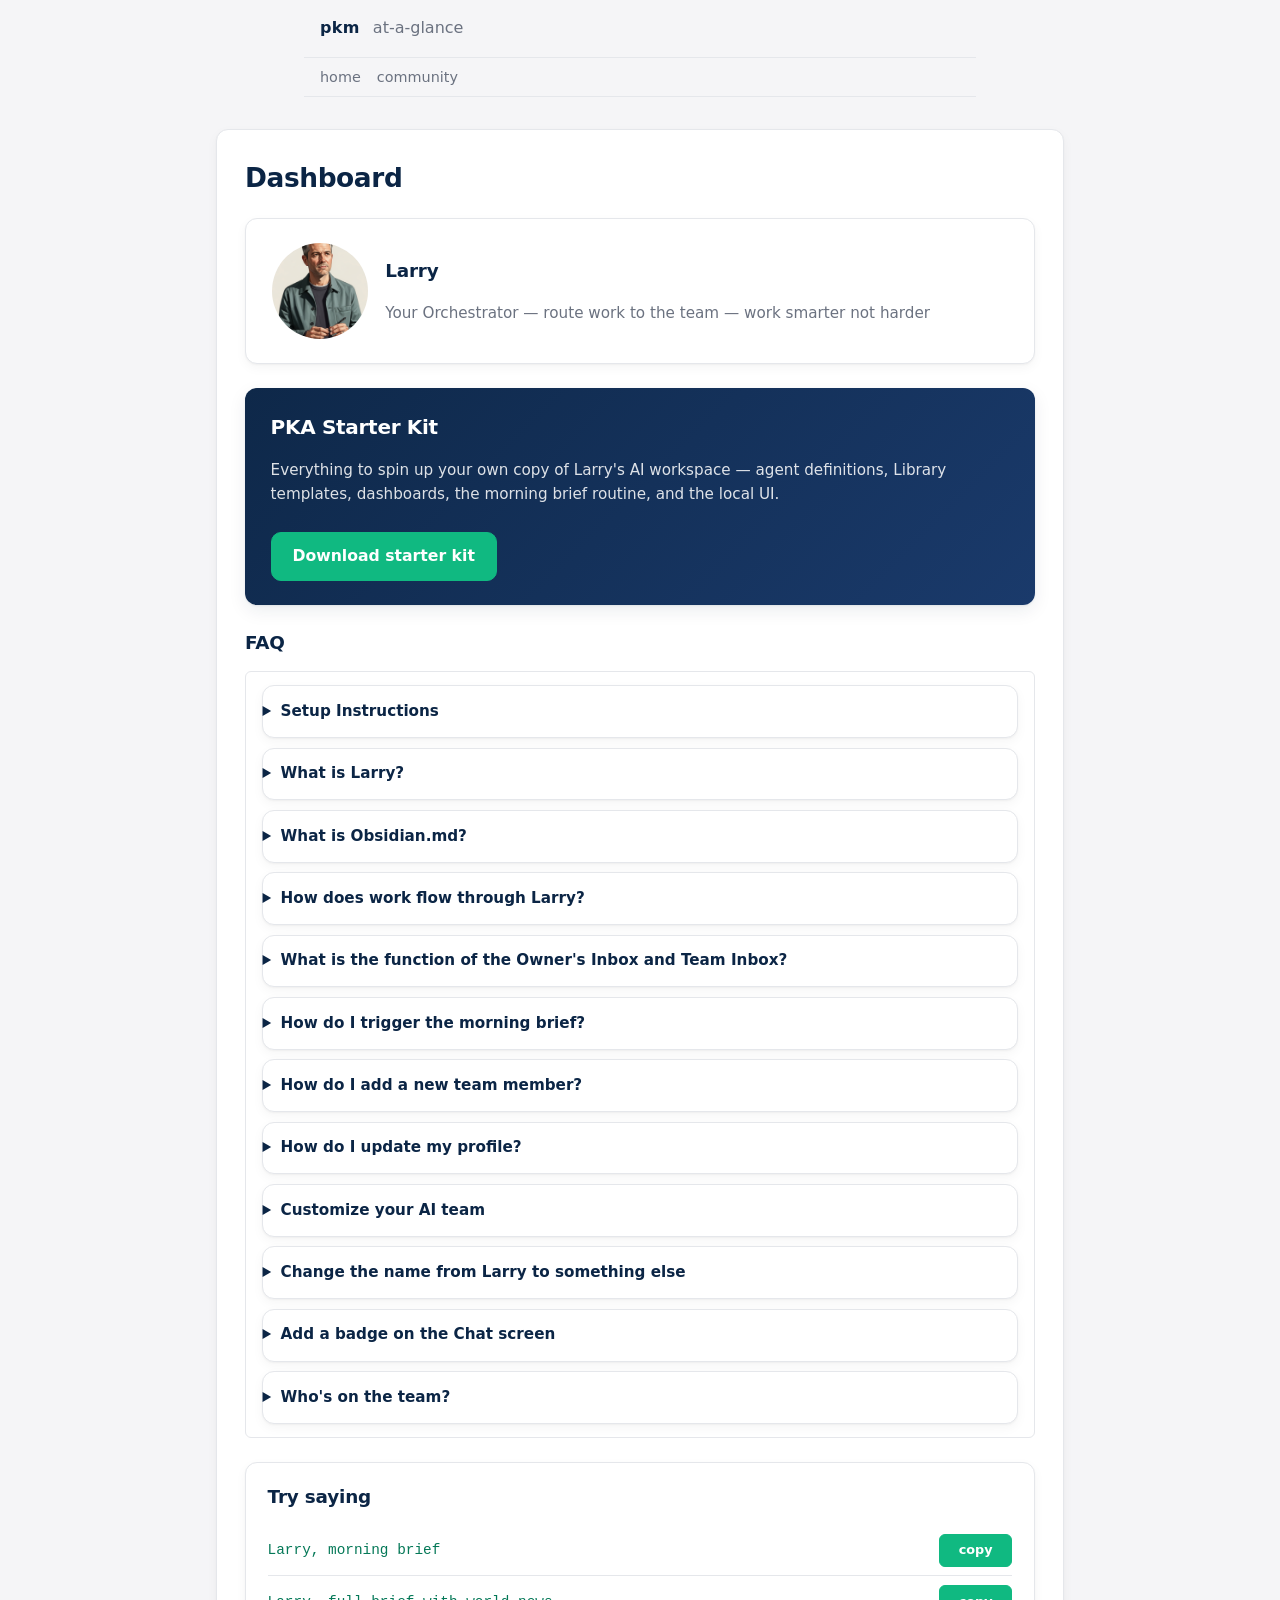
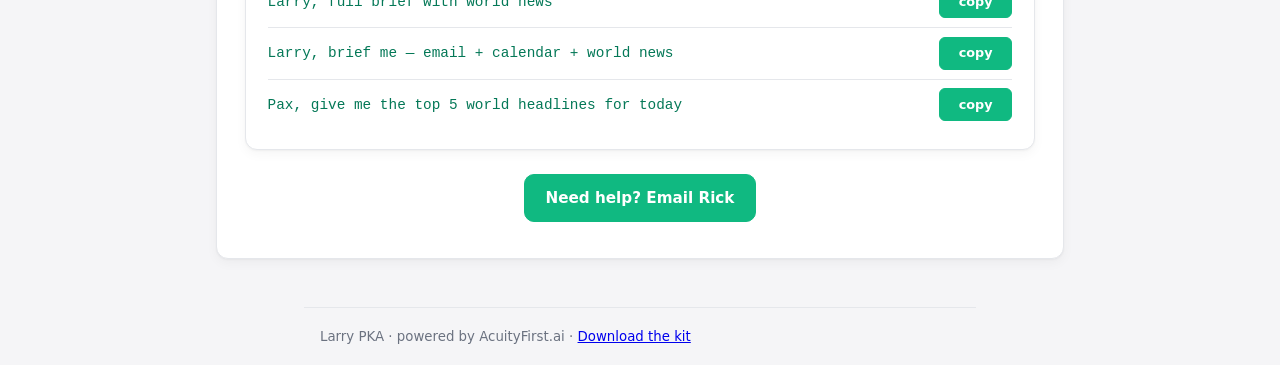
==== index.html @ d748dd84 "Initial public mirror — Larry PKA Community Hub Built from the private PKA workspace via build_stati" ====
<!DOCTYPE html>
<html lang="en">
<head>
  <meta charset="utf-8" />
  <meta name="viewport" content="width=device-width, initial-scale=1" />
  <meta name="robots" content="noindex, nofollow" />
  <title>dashboard &mdash; pkm</title>
  <link rel="stylesheet" href="./static/style.css" />
  <script src="./static/tag-input.js" defer></script>
  <script src="./static/keyboard.js" defer></script>
  <script src="./static/copy-to-clipboard.js" defer></script>
  
  <link rel="stylesheet" href="./static/community-light.css" />
</head>
<body class="theme-community-light">
  <header class="site-header">
    <span class="brand">pkm</span>
    <span class="subtitle">at-a-glance</span>
  </header>
  <nav class="site-nav" aria-label="primary">
    <a href="./index.html">home</a>
    <a href="./community/tracker-soon.html">community</a>
  </nav>
  <main>
    
<section class="panel">
  <h1>Dashboard</h1>

  
  <section class="dash-section dash-hero">
    <img class="dash-hero__portrait"
         src="./static/portraits/larry.png"
         alt="Larry"
         width="96" height="96" />
    <div class="dash-hero__text">
      <h2 class="dash-hero__name">Larry</h2>
      <p class="dash-hero__role">Your Orchestrator &mdash; route work to the team &mdash; work smarter not harder</p>
    </div>
  </section>

  
  <section class="dash-section">
    <div class="dash-launch-kit">
      <h2 class="dash-launch-kit__title">PKA Starter Kit</h2>
      <p class="dash-launch-kit__body">Everything to spin up your own copy of Larry's AI workspace &mdash; agent definitions, Library templates, dashboards, the morning brief routine, and the local UI.</p>
      <a class="cta"
         href="https://github.com/rickkam503/larry-pka-starter"
         target="_blank"
         rel="noopener noreferrer">Download starter kit</a>
    </div>
  </section>

  
  <section class="dash-section">
    <h2>FAQ</h2>
    <div class="dash-faq">
      <details class="dash-faq-item">
        <summary>Setup Instructions</summary>
        <div class="dash-faq-body">
          <p>See <code>docs/getting-started.md</code>. For more information on installing Larry:</p>
          <ol class="dash-faq-steps">
            <li>Select "download" for the installation files from GitHub. You will see green "Code" button that creates a zip file of the Larry OS Starter Kit that downloads to your laptop.</li>
            <li>Install <code>Obsidian.md</code> on your Laptop. It is a free app.</li>
            <li>Signup and use Claude Cowork to install Larry OS. Tell Claude to use the provided <code>Larry-pka-plugin</code> that automatically installs the package.</li>
            <li>The starter kit will add a file folder to your desktop which will become the knowledge and intelligence folder for Larry.</li>
            <li>Start using Larry (FYI. you can rename Larry to something you relate to)</li>
          </ol>
        </div>
      </details>
      <details class="dash-faq-item">
        <summary>What is Larry?</summary>
        <div class="dash-faq-body">
          <p>Your AI orchestrator. He routes work to a team of specialists (Nolan, Pax, Mira, Cleo, Theo, Wren, Knox, Felix, Hank, Sloane, Nell). He never does the work himself.</p>
        </div>
      </details>
      <details class="dash-faq-item">
        <summary>What is Obsidian.md?</summary>
        <div class="dash-faq-body">
          <p><code>Obsidian.md</code> becomes the "operational brain" and long-term memory layer for your PKA Larry starter kit.</p>
          <p>In your ecosystem, Larry is essentially the orchestrator / personality layer, while Obsidian acts as:</p>
          <ul>
            <li>the knowledge vault</li>
            <li>memory system</li>
            <li>document repository</li>
            <li>relationship graph</li>
            <li>operational workspace</li>
            <li>AI context engine</li>
          </ul>
        </div>
      </details>
      <details class="dash-faq-item">
        <summary>How does work flow through Larry?</summary>
        <div class="dash-faq-body">
          <p>Every request flows through Larry. He routes, the team executes, he synthesizes the result back to you.</p>
          <ol class="dash-faq-flow" aria-label="Larry workflow">
            <li>Owner Human</li>
            <li>Owner Inbox</li>
            <li>Larry Reviews / Categorizes</li>
            <li>Assigns to Appropriate Agent</li>
            <li>Agent Produces Output</li>
            <li>Team Inbox</li>
            <li>Larry Reviews + Synthesizes</li>
            <li>Final Recommendation to Owner</li>
          </ol>
        </div>
      </details>
      <details class="dash-faq-item">
        <summary>What is the function of the Owner's Inbox and Team Inbox?</summary>
        <div class="dash-faq-body">
          <h4>Function of the Team Inbox</h4>
          <p>The Team Inbox is the primary intake location from the human owner.</p>
          <p>This is where the owner drops:</p>
          <ul>
            <li>PDFs</li>
            <li>screenshots</li>
            <li>contracts</li>
            <li>voice memos</li>
            <li>meeting notes</li>
            <li>financial exports</li>
            <li>ideas</li>
            <li>emails</li>
            <li>handwritten scans</li>
            <li>research</li>
            <li>operational requests</li>
          </ul>
          <p>Think of it as: <em>&ldquo;Tasks and information waiting for Larry.&rdquo;</em></p>
          <p>Larry monitors this inbox and:</p>
          <ul>
            <li>interprets intent</li>
            <li>routes work</li>
            <li>extracts context</li>
            <li>creates tasks</li>
            <li>triggers workflows</li>
            <li>archives completed items</li>
          </ul>

          <h4>Function of the Owner's Inbox</h4>
          <p>The Owner's Inbox is the shared outbound collaboration space used by AI agents and operational workflows.</p>
          <p>This is where agents place:</p>
          <ul>
            <li>completed drafts</li>
            <li>reports</li>
            <li>summaries</li>
            <li>strategy recommendations</li>
            <li>generated assets</li>
            <li>workflows</li>
            <li>spreadsheets</li>
            <li>meeting summaries</li>
            <li>action plans</li>
          </ul>
          <p>Think of it as: <em>&ldquo;Output ready for Larry and the human owner.&rdquo;</em></p>
          <p>Larry can:</p>
          <ul>
            <li>review outputs</li>
            <li>synthesize multiple agent contributions</li>
            <li>prioritize next actions</li>
            <li>escalate important decisions</li>
            <li>package final deliverables</li>
          </ul>

          <h4>Finder Integration Tip (Very Important)</h4>
          <p>A powerful optimization is to pin both inbox folders directly into the macOS Finder sidebar.</p>
          <p><strong>Recommended pinned folders:</strong></p>
          <ul>
            <li>Owner Inbox</li>
            <li>Team Inbox</li>
            <li>Obsidian Vault</li>
            <li>Active Projects</li>
            <li>Archive</li>
          </ul>
          <p>This makes the workflow frictionless. Instead of:</p>
          <ul>
            <li>searching through folders</li>
            <li>opening apps repeatedly</li>
            <li>dragging across windows</li>
          </ul>
          <p>You can simply:</p>
          <ul>
            <li>drag files directly into the Team Inbox for Larry to process</li>
            <li>drop completed outputs into the Owner's Inbox</li>
            <li>quickly review AI-generated deliverables</li>
            <li>move finalized files into project folders</li>
          </ul>
          <p>This turns Finder into a lightweight operational command center.</p>
        </div>
      </details>
      <details class="dash-faq-item">
        <summary>How do I trigger the morning brief?</summary>
        <div class="dash-faq-body">
          <p>Say <code>Larry, morning brief</code> or <code>Larry, full brief with world news</code>. Use the Try saying card above to copy the exact phrasing.</p>
        </div>
      </details>
      <details class="dash-faq-item">
        <summary>How do I add a new team member?</summary>
        <div class="dash-faq-body">
          <p>Larry will automatically add new team members based on the work the human needs done.</p>
        </div>
      </details>
      <details class="dash-faq-item">
        <summary>How do I update my profile?</summary>
        <div class="dash-faq-body">
          <p>Say <code>Larry, update my profile</code>. He'll rewrite <code>Library/user-profile.md</code> based on your answers.</p>
        </div>
      </details>
      <details class="dash-faq-item">
        <summary>Customize your AI team</summary>
        <div class="dash-faq-body">
          <p>You can delete AI team members if you don't need them. Ask Larry to remove them from the team and hire members who better fit your situation.</p>
        </div>
      </details>
      <details class="dash-faq-item">
        <summary>Change the name from Larry to something else</summary>
        <div class="dash-faq-body">
          <p>You can change the name of your AI orchestrator by asking Larry to help you with that change. Pick a name that represents someone you want to have as your executive assistant.</p>
        </div>
      </details>
      <details class="dash-faq-item">
        <summary>Add a badge on the Chat screen</summary>
        <div class="dash-faq-body">
          <p>You can tell Larry to add a badge to the chat screen so you know Larry is working with you.</p>
        </div>
      </details>
      <details class="dash-faq-item">
        <summary>Who's on the team?</summary>
        <div class="dash-faq-body">
          <ul class="dash-faq-team-list">
            <li><strong>Nolan</strong> &mdash; HR Manager. Hires new AI teammates. Ask for: a new specialist or a role-file rewrite.</li>
            <li><strong>Pax</strong> &mdash; Senior Researcher. Evidence-based briefs with sources. Ask for: outside research, role scoping, or news headlines.</li>
            <li><strong>Mira</strong> &mdash; PKM Database Architect. Owns the SQLite store. Ask for: schema, FTS5/search, migrations, backups.</li>
            <li><strong>Cleo</strong> &mdash; CLI Engineer. Owns the <code>pkm</code> command. Ask for: new subcommands, exit codes, JSON output.</li>
            <li><strong>Theo</strong> &mdash; Local-First App Engineer. This web UI. Ask for: browse views, capture forms, search rendering.</li>
            <li><strong>Wren</strong> &mdash; PKM Librarian. Rulebook + tag vocabulary. Ask for: where a file goes, naming, tag taxonomy.</li>
            <li><strong>Knox</strong> &mdash; Startup Counsel. C-corp, contracts, IP, devil's advocate. Ask for: legal triage or a Steelman-Against memo.</li>
            <li><strong>Felix</strong> &mdash; SaaS CPA. Tax, QSBS, ASC 606, bookkeeping. Ask for: tax memos, &sect;1202 calls, monthly close hygiene.</li>
            <li><strong>Hank</strong> &mdash; Strategic Advisor. Sharp questions, not answers. Ask for: Pre-Decision memos, competitive reads, premortems.</li>
            <li><strong>Sloane</strong> &mdash; Pursuit Advisor. Outbound sales strategy and craft. Ask for: account briefs, outbound sequences, pipeline review.</li>
            <li><strong>Nell</strong> &mdash; House Comic. Topical jokes, monologues, callbacks. Ask for: a one-liner, a monologue, or a Friday wrap.</li>
          </ul>
        </div>
      </details>
    </div>
  </section>

  
  <section class="dash-section dash-try-saying" aria-labelledby="dash-try-heading">
    <h2 id="dash-try-heading">Try saying</h2>
    <div class="dash-try-row">
      <code>Larry, morning brief</code>
      <button type="button" class="dash-try-copy" data-copy="Larry, morning brief">copy</button>
    </div>
    <div class="dash-try-row">
      <code>Larry, full brief with world news</code>
      <button type="button" class="dash-try-copy" data-copy="Larry, full brief with world news">copy</button>
    </div>
    <div class="dash-try-row">
      <code>Larry, brief me &mdash; email + calendar + world news</code>
      <button type="button" class="dash-try-copy" data-copy="Larry, brief me — email + calendar + world news">copy</button>
    </div>
    <div class="dash-try-row">
      <code>Pax, give me the top 5 world headlines for today</code>
      <button type="button" class="dash-try-copy" data-copy="Pax, give me the top 5 world headlines for today">copy</button>
    </div>
  </section>

  
  <section class="dash-section dash-help-cta">
    <a class="cta dash-help-cta-btn"
       href="mailto:rkam2082@gmail.com?subject=Larry%20PKA%3A%20I%20need%20assistance&body=Hi%20Rick%2C%0A%0A">
      Need help? Email Rick
    </a>
  </section>

</section>

  </main>
  <footer class="site-footer">
    
    
    <small>Larry PKA &middot; powered by AcuityFirst.ai &middot; <a href="https://github.com/rickkam503/larry-pka-starter">Download the kit</a></small>
    
  </footer>
</body>
</html>
---- static/style.css ----
:root {
  --fg: #1a1a1a;
  --fg-muted: #666;
  --bg: #fafafa;
  --rule: #e0e0e0;
  --accent: #2a2a2a;
  --max-width: 42rem;
}

@media (prefers-color-scheme: dark) {
  :root {
    --fg: #e8e8e8;
    --fg-muted: #999;
    --bg: #1a1a1a;
    --rule: #333;
    --accent: #f0f0f0;
  }
}

* { box-sizing: border-box; }

html, body {
  margin: 0;
  padding: 0;
  background: var(--bg);
  color: var(--fg);
  font-family: -apple-system, BlinkMacSystemFont, "Segoe UI", system-ui, sans-serif;
  font-size: 16px;
  line-height: 1.55;
}

body { display: flex; flex-direction: column; min-height: 100vh; }

main { flex: 1; max-width: var(--max-width); margin: 0 auto; padding: 1.5rem 1rem; width: 100%; }

.site-header, .site-footer {
  max-width: var(--max-width);
  margin: 0 auto;
  padding: 1rem;
  width: 100%;
  border-bottom: 1px solid var(--rule);
}
.site-footer { border-bottom: 0; border-top: 1px solid var(--rule); color: var(--fg-muted); }
.site-header .brand { font-weight: 600; letter-spacing: 0.02em; }
.site-header .subtitle { color: var(--fg-muted); margin-left: 0.5rem; }

.site-nav {
  max-width: var(--max-width);
  margin: 0 auto;
  padding: 0.5rem 1rem;
  width: 100%;
  border-bottom: 1px solid var(--rule);
  display: flex;
  gap: 1rem;
  font-size: 0.9rem;
}
.site-nav a { color: var(--fg-muted); text-decoration: none; }
.site-nav a:hover, .site-nav a:focus { color: var(--accent); text-decoration: underline; }
.site-nav a[aria-current="page"] { color: var(--accent); font-weight: 500; }

.notice {
  border: 1px dashed var(--rule);
  padding: 1rem;
  border-radius: 4px;
  color: var(--fg-muted);
}
.notice h2 { margin: 0 0 0.5rem; font-size: 1rem; color: var(--accent); }
.notice code { font-family: ui-monospace, SFMono-Regular, Menlo, monospace; }

.backlinks { margin-top: 2rem; padding-top: 1rem; border-top: 1px solid var(--rule); }
.backlinks h2 { font-size: 1rem; font-weight: 500; margin: 0 0 0.5rem; color: var(--accent); }
.backlinks ul { list-style: none; padding: 0; margin: 0; }
.backlinks li { padding: 0.25rem 0; font-size: 0.9rem; color: var(--fg-muted); }

h1 { font-size: 1.25rem; font-weight: 600; margin: 0 0 1rem; }

.panel { padding: 0.5rem 0 2rem; }

.journal-list { list-style: none; padding: 0; margin: 0; }
.journal-row { padding: 1rem 0; border-bottom: 1px solid var(--rule); }
.journal-row__header { display: flex; gap: 0.75rem; align-items: baseline; color: var(--fg-muted); font-size: 0.9rem; }
.journal-row__header time { color: var(--accent); font-weight: 500; }
.journal-row .body { margin: 0.4rem 0; white-space: pre-wrap; }
.journal-row__footer { color: var(--fg-muted); font-size: 0.8rem; }

.empty-state { color: var(--fg-muted); padding: 0.5rem 0; }
.empty-state .rule { color: var(--rule); margin: 0 0 0.5rem; font-family: ui-monospace, SFMono-Regular, Menlo, monospace; }
.empty-state code { font-family: ui-monospace, SFMono-Regular, Menlo, monospace; background: transparent; }

/* ---- Generic entity list (contacts, interactions, due) ---- */
.panel__header { display: flex; align-items: baseline; justify-content: space-between; gap: 1rem; margin-bottom: 0.75rem; }
.panel__header h1 { margin: 0; }
.muted { color: var(--fg-muted); }
.cta {
  display: inline-block; padding: 0.35rem 0.75rem; border: 1px solid var(--accent);
  border-radius: 4px; color: var(--accent); text-decoration: none; font-size: 0.9rem;
  background: transparent; cursor: pointer;
}
.cta:hover, .cta:focus { background: var(--accent); color: var(--bg); }
.link-button { color: var(--fg-muted); text-decoration: underline; font-size: 0.9rem; }

.entity-list { list-style: none; padding: 0; margin: 0; }
.entity-row { padding: 0.85rem 0; border-bottom: 1px solid var(--rule); }
.entity-row__header { display: flex; gap: 0.5rem; align-items: baseline; flex-wrap: wrap; }
.entity-row__title { font-weight: 500; color: var(--accent); text-decoration: none; }
.entity-row__title:hover, .entity-row__title:focus { text-decoration: underline; }
.entity-row .body { margin: 0.4rem 0; white-space: pre-wrap; }
.entity-row__footer { color: var(--fg-muted); font-size: 0.8rem; }

.entity-row--due { background: transparent; }
.entity-row--overdue .badge--followup {
  background: #fff5f5; color: #a23232; border-color: #f1c1c1;
}
@media (prefers-color-scheme: dark) {
  .entity-row--overdue .badge--followup { background: #3a1a1a; color: #ffb1b1; border-color: #5a2424; }
}

.badge {
  display: inline-block; font-size: 0.75rem; padding: 0.1rem 0.4rem;
  border: 1px solid var(--rule); border-radius: 999px; color: var(--fg-muted);
}
.badge--followup { color: var(--accent); }

/* ---- Detail kv ---- */
.kv { display: grid; grid-template-columns: max-content 1fr; gap: 0.4rem 1rem; margin: 0.5rem 0 1.5rem; }
.kv dt { color: var(--fg-muted); font-size: 0.85rem; }
.kv dd { margin: 0; color: var(--fg); }
.kv dd.body { white-space: pre-wrap; }

/* ---- Forms ---- */
.entity-form label { display: block; margin: 0.85rem 0; }
.entity-form label > span { display: block; font-size: 0.85rem; color: var(--fg-muted); margin-bottom: 0.25rem; }
.entity-form label > span em { color: #a23232; font-style: normal; }
.entity-form input[type="text"],
.entity-form input[type="number"],
.entity-form input[type="date"],
.entity-form input[type="datetime-local"],
.entity-form select,
.entity-form textarea {
  width: 100%; padding: 0.5rem; font: inherit; color: var(--fg);
  background: var(--bg); border: 1px solid var(--rule); border-radius: 4px;
}
.entity-form textarea { resize: vertical; }
.entity-form .form-row { display: flex; gap: 0.75rem; }
.entity-form .form-row > label { flex: 1; }
.entity-form .form-actions { display: flex; gap: 0.75rem; align-items: center; margin-top: 1.25rem; }
.entity-form .kbd-hint { margin-left: auto; }
.error-box {
  border: 1px solid #c89a9a; background: #fff5f5; color: #6a1a1a;
  padding: 0.75rem; border-radius: 4px; margin: 0.5rem 0 1rem;
}
.error-box ul { margin: 0.25rem 0 0 1rem; padding: 0; }
@media (prefers-color-scheme: dark) {
  .error-box { background: #2a1a1a; color: #ffb1b1; border-color: #5a2424; }
}

/* ---- Tag input (Wren Pattern 2) ---- */
.tag-input-wrap { position: relative; }
.tag-input { display: flex; flex-wrap: wrap; gap: 0.4rem; padding: 0.4rem; border: 1px solid var(--rule); border-radius: 4px; align-items: center; }
.tag-chips { list-style: none; padding: 0; margin: 0; display: contents; }
.tag-chip {
  display: inline-flex; align-items: center; gap: 0.25rem;
  background: var(--rule); color: var(--accent); border-radius: 999px;
  padding: 0.1rem 0.5rem; font-size: 0.85rem;
}
.tag-chip__remove {
  background: transparent; border: 0; color: var(--fg-muted); cursor: pointer;
  font-size: 1rem; line-height: 1; padding: 0 0 0 0.1rem;
}
.tag-chip__remove:hover { color: var(--accent); }
/* Read-only variant on detail views: same chip look, no entry/remove
   affordances. The wrapping <ul> needs to be a real flex container here
   (no parent flex like the input wrapper provides), so we override the
   `display: contents` from the editable variant. */
.tag-chips--readonly { display: flex; flex-wrap: wrap; gap: 0.35rem; }
.tag-chip--readonly { cursor: default; }
.tag-input__entry { flex: 1; min-width: 8rem; border: 0; padding: 0.25rem; background: transparent; color: var(--fg); font: inherit; outline: none; }
.tag-input__suggestions {
  position: absolute; left: 0; right: 0; top: 100%; z-index: 5;
  list-style: none; margin: 0.25rem 0 0; padding: 0.25rem 0;
  background: var(--bg); border: 1px solid var(--rule); border-radius: 4px;
  max-height: 12rem; overflow-y: auto;
}
.tag-suggestion { padding: 0.35rem 0.75rem; cursor: pointer; font-size: 0.9rem; }
.tag-suggestion:hover, .tag-suggestion.is-highlighted { background: var(--rule); color: var(--accent); }
.tag-suggestion--create { color: var(--fg-muted); border-top: 1px dashed var(--rule); font-style: italic; }
.tag-suggestion--create:hover, .tag-suggestion--create.is-highlighted { color: var(--accent); font-style: normal; }

/* ---- Blocked-notice fix-command code block ---- */
/* Round 4: when the blocked notice ships a copy-paste fix command (e.g.
   the v2 schema-promote sqlite3 call), render it as a real code block
   so Rick can triple-click to select the whole line. */
.fix-command {
  background: var(--rule);
  color: var(--accent);
  padding: 0.6rem 0.75rem;
  border-radius: 4px;
  font-family: ui-monospace, SFMono-Regular, Menlo, monospace;
  font-size: 0.85rem;
  overflow-x: auto;
  white-space: pre-wrap;
  word-break: break-all;
  margin: 0.5rem 0 0.75rem;
}
.fix-command code { background: transparent; padding: 0; }

/* ---- Dashboard (Round 4) ---- */
/* Stat cards row: 4 equal-width tiles linking into the deeper view. */
.dash-stats {
  display: grid;
  grid-template-columns: repeat(4, 1fr);
  gap: 0.6rem;
  margin: 0 0 1.5rem;
}
@media (max-width: 36rem) {
  .dash-stats { grid-template-columns: repeat(2, 1fr); }
}
.dash-stat {
  display: flex;
  flex-direction: column;
  gap: 0.2rem;
  padding: 0.85rem 0.75rem;
  border: 1px solid var(--rule);
  border-radius: 6px;
  text-decoration: none;
  color: var(--fg);
  background: transparent;
}
.dash-stat:hover, .dash-stat:focus {
  border-color: var(--accent);
  background: var(--rule);
}
.dash-stat__label { font-size: 0.8rem; color: var(--fg-muted); }
.dash-stat__value { font-size: 1.5rem; font-weight: 600; color: var(--accent); line-height: 1.1; }
.dash-stat__badge {
  display: inline-block;
  font-size: 0.7rem;
  padding: 0.05rem 0.4rem;
  border: 1px solid var(--rule);
  border-radius: 999px;
  color: var(--fg-muted);
  margin-top: 0.15rem;
}

/* Recent-activity row(s): either one feed or three side-by-side stacks. */
.dash-section { margin: 0 0 1.5rem; }
.dash-section h2 { font-size: 0.95rem; font-weight: 500; color: var(--accent); margin: 0 0 0.5rem; }
.dash-feed { list-style: none; padding: 0; margin: 0; }
.dash-feed-row { padding: 0.55rem 0; border-bottom: 1px solid var(--rule); display: flex; gap: 0.6rem; align-items: baseline; font-size: 0.9rem; }
.dash-feed-row__kind { font-size: 0.75rem; color: var(--fg-muted); text-transform: uppercase; letter-spacing: 0.04em; min-width: 5rem; }
.dash-feed-row__title { color: var(--accent); text-decoration: none; flex: 1; }
.dash-feed-row__title:hover, .dash-feed-row__title:focus { text-decoration: underline; }
.dash-feed-row__when { color: var(--fg-muted); font-size: 0.8rem; white-space: nowrap; }

.dash-columns { display: grid; grid-template-columns: repeat(3, 1fr); gap: 1rem; }
@media (max-width: 36rem) { .dash-columns { grid-template-columns: 1fr; } }
.dash-column h3 { font-size: 0.85rem; font-weight: 500; color: var(--accent); margin: 0 0 0.4rem; }
.dash-column .more-link { display: block; margin-top: 0.35rem; font-size: 0.8rem; }
.dash-mini-list { list-style: none; padding: 0; margin: 0; }
.dash-mini-list li { padding: 0.3rem 0; border-bottom: 1px solid var(--rule); font-size: 0.85rem; }
.dash-mini-list li a { color: var(--accent); text-decoration: none; }
.dash-mini-list li a:hover, .dash-mini-list li a:focus { text-decoration: underline; }
.dash-mini-list .when { color: var(--fg-muted); font-size: 0.75rem; display: block; }
.dash-mini-empty { color: var(--fg-muted); font-size: 0.85rem; font-style: italic; padding: 0.3rem 0; }

/* Quick-create row at the bottom. */
.dash-quick { display: flex; gap: 0.5rem; flex-wrap: wrap; }
.dash-quick a { /* reuses .cta look */ }

/* Empty-workspace panel for the all-zeros case. */
.dash-empty {
  padding: 1.25rem;
  border: 1px dashed var(--rule);
  border-radius: 6px;
  color: var(--fg-muted);
}
.dash-empty h2 { margin: 0 0 0.4rem; font-size: 1rem; color: var(--accent); }
.dash-empty code { font-family: ui-monospace, SFMono-Regular, Menlo, monospace; }

/* ---- Dashboard hero strip (Larry) ----
   Flex: portrait left, text right. Stacks vertically below ~30rem so the
   portrait doesn't get squeezed on a narrow viewport. */
.dash-hero {
  display: flex;
  align-items: center;
  gap: 1rem;
  padding: 0.85rem 1rem;
  border: 1px solid var(--rule);
  border-radius: 6px;
}
.dash-hero__portrait {
  width: 96px;
  height: 96px;
  border-radius: 50%;
  object-fit: cover;
  flex: 0 0 auto;
  background: var(--rule);
}
.dash-hero__text { display: flex; flex-direction: column; gap: 0.15rem; }
.dash-hero__name { margin: 0; font-size: 1.1rem; font-weight: 600; color: var(--accent); }
.dash-hero__role { margin: 0; color: var(--fg-muted); font-size: 0.9rem; line-height: 1.4; }
@media (max-width: 30rem) {
  .dash-hero { flex-direction: column; align-items: flex-start; text-align: left; }
}

/* ---- Dashboard team grid ----
   Responsive CSS grid; cards auto-fill at ~10rem minimum so the grid
   reflows from 3-up on wide screens to 1-up on phone width without media
   queries doing the work. */
.dash-team-grid {
  display: grid;
  grid-template-columns: repeat(auto-fill, minmax(11rem, 1fr));
  gap: 0.6rem;
}
.dash-team-card {
  display: flex;
  flex-direction: column;
  align-items: center;
  text-align: center;
  gap: 0.25rem;
  padding: 0.75rem 0.6rem;
  border: 1px solid var(--rule);
  border-radius: 6px;
  background: transparent;
}
.dash-team-card__portrait {
  width: 72px;
  height: 72px;
  border-radius: 50%;
  object-fit: cover;
  background: var(--rule);
  margin-bottom: 0.15rem;
}
.dash-team-card__name { font-weight: 600; color: var(--accent); font-size: 0.95rem; }
.dash-team-card__role { font-size: 0.8rem; color: var(--fg); line-height: 1.35; }
.dash-team-card__ask { font-size: 0.75rem; color: var(--fg-muted); line-height: 1.35; }
.dash-team-card__role code,
.dash-team-card__ask code {
  font-family: ui-monospace, SFMono-Regular, Menlo, monospace;
  font-size: 0.75rem;
  background: transparent;
}

/* ---- Dashboard "Try saying" card ----
   One row per phrasing: <code> on the left, small copy button on the
   right. The copy button is a neutral, smaller take on .cta — same
   border/hover idiom so it reads as part of the family. */
.dash-try-saying {
  padding: 0.85rem 1rem;
  border: 1px solid var(--rule);
  border-radius: 6px;
}
.dash-try-saying h2 { margin-top: 0; }
.dash-try-row {
  display: flex;
  align-items: center;
  gap: 0.6rem;
  padding: 0.4rem 0;
  border-bottom: 1px solid var(--rule);
}
.dash-try-row:last-child { border-bottom: 0; }
.dash-try-row code {
  flex: 1;
  font-family: ui-monospace, SFMono-Regular, Menlo, monospace;
  font-size: 0.85rem;
  color: var(--accent);
  background: transparent;
  word-break: break-word;
}
.dash-try-copy {
  flex: 0 0 auto;
  display: inline-block;
  padding: 0.2rem 0.55rem;
  border: 1px solid var(--rule);
  border-radius: 4px;
  color: var(--fg-muted);
  background: transparent;
  font: inherit;
  font-size: 0.75rem;
  cursor: pointer;
  min-width: 4.2rem;
  text-align: center;
}
.dash-try-copy:hover, .dash-try-copy:focus {
  border-color: var(--accent);
  color: var(--accent);
}
.dash-try-copy.is-copied {
  border-color: var(--accent);
  color: var(--accent);
  background: var(--rule);
}

/* ---- Dashboard "Resources & status" 2x2 grid ----
   Four cards: Starter Kit, Q&A, Community sharing, Users status. The
   grid is auto-fit so the layout collapses to 1-up on narrow viewports
   (~600px and below). Card chrome matches .dash-try-saying / .dash-hero
   so the new section reads as part of the same dashboard family. */
.dash-resources-grid {
  display: grid;
  grid-template-columns: repeat(auto-fit, minmax(280px, 1fr));
  gap: 0.75rem;
}
.dash-resource-card {
  display: flex;
  flex-direction: column;
  gap: 0.5rem;
  padding: 0.85rem 1rem;
  border: 1px solid var(--rule);
  border-radius: 6px;
  background: transparent;
}
.dash-resource-card__title {
  margin: 0;
  font-size: 0.95rem;
  font-weight: 600;
  color: var(--accent);
}
.dash-resource-card__body {
  margin: 0;
  font-size: 0.85rem;
  color: var(--fg);
  line-height: 1.45;
}
.dash-resource-card .cta {
  align-self: flex-start;
  font-size: 0.8rem;
}
.dash-resource-card__cta-row {
  display: flex;
  flex-wrap: wrap;
  gap: 0.4rem;
}
.dash-resource-note {
  margin: 0;
  font-size: 0.75rem;
  color: var(--fg-muted);
  font-style: italic;
}

/* Q&A: tighten the native <details> presentation so it reads as part of
   the card, not as a stack of disclosure widgets. The summary loses its
   default marker on hover/focus styles but keeps the triangle so it
   still signals "click to expand". */
.dash-resource-qa {
  border-bottom: 1px solid var(--rule);
  padding: 0.35rem 0;
}
.dash-resource-qa:last-of-type { border-bottom: 0; }
.dash-resource-qa > summary {
  cursor: pointer;
  font-size: 0.85rem;
  color: var(--accent);
  font-weight: 500;
  list-style-position: outside;
  padding: 0.1rem 0;
}
.dash-resource-qa > summary:hover,
.dash-resource-qa > summary:focus {
  color: var(--accent);
  text-decoration: underline;
}
.dash-resource-qa[open] > summary { margin-bottom: 0.3rem; }
.dash-resource-qa > p {
  margin: 0.25rem 0 0.4rem;
  font-size: 0.85rem;
  color: var(--fg);
  line-height: 1.45;
}
.dash-resource-qa code {
  font-family: ui-monospace, SFMono-Regular, Menlo, monospace;
  font-size: 0.8rem;
  background: transparent;
}

/* ---- Dashboard "Get started" 5-step walkthrough ----
   One row per step: a circular number chip on the left, content on the
   right (title + body + one or more code-line + copy-button rows). The
   `.dash-step__cmd` row reuses the same flex idiom as `.dash-try-row`
   so the visual rhythm matches the Try-saying card below; the only
   difference is that walkthrough steps may stack multiple commands
   under one step (see step 4: Pax + Nolan). */
.dash-step {
  display: flex;
  align-items: flex-start;
  gap: 0.85rem;
  padding: 0.75rem 0;
  border-bottom: 1px solid var(--rule);
}
.dash-step:last-of-type { border-bottom: 0; }
.dash-step__num {
  flex: 0 0 auto;
  display: inline-flex;
  align-items: center;
  justify-content: center;
  width: 2rem;
  height: 2rem;
  border-radius: 50%;
  background: var(--accent);
  color: var(--bg, #fff);
  font-weight: 600;
  font-size: 0.95rem;
  line-height: 1;
}
.dash-step__content {
  flex: 1 1 auto;
  display: flex;
  flex-direction: column;
  gap: 0.35rem;
  min-width: 0;
}
.dash-step__title {
  margin: 0;
  font-size: 0.95rem;
  font-weight: 600;
  color: var(--accent);
  line-height: 1.3;
}
.dash-step__body {
  margin: 0;
  font-size: 0.85rem;
  color: var(--fg);
  line-height: 1.45;
}
.dash-step__cmd {
  display: flex;
  align-items: center;
  gap: 0.6rem;
  margin-top: 0.15rem;
}
.dash-step__cmd code {
  flex: 1;
  font-family: ui-monospace, SFMono-Regular, Menlo, monospace;
  font-size: 0.85rem;
  color: var(--accent);
  background: transparent;
  word-break: break-word;
}

/* ---- FAQ portrait thumbnail (Q&A teammate rows) ----
   Tiny circular face beside the "Who's <Name>?" summary text. The
   native <details> marker stays on the left; the img sits between
   the marker and the question, vertically centered with the text. */
.dash-faq-portrait {
  display: inline-block;
  width: 32px;
  height: 32px;
  border-radius: 50%;
  object-fit: cover;
  vertical-align: middle;
  margin-right: 0.5rem;
  border: 1px solid var(--rule);
}
.dash-resource-qa > summary {
  /* Keep the marker properly aligned even though the summary now
     contains an inline-block image. */
  display: list-item;
}

/* ---- Dashboard "Users status" deployments list ----
   Plain unstyled list (no bullets, tight rhythm). The note span uses the
   shared .muted utility so it matches the rest of the dashboard chrome. */
.dash-deployments {
  list-style: none;
  padding: 0;
  margin: 0 0 0.5rem;
}
.dash-deployments li {
  font-size: 0.85rem;
  line-height: 1.4;
  padding: 0.15rem 0;
}

/* ---- Dashboard PKA Starter Kit launch card ----
   Single full-width card between the team grid and the Try-saying card.
   Bordered + rounded to match .dash-hero / .dash-try-saying chrome; the
   internal stack (heading -> body -> button) uses flex-column with a
   comfortable gap so the CTA never crowds the body copy. */
.dash-launch-kit {
  display: flex;
  flex-direction: column;
  gap: 0.6rem;
  padding: 1rem;
  border: 1px solid var(--rule);
  border-radius: 6px;
}
.dash-launch-kit__title {
  margin: 0;
  font-size: 0.95rem;
  font-weight: 600;
  color: var(--accent);
}
.dash-launch-kit__body {
  margin: 0;
  font-size: 0.9rem;
  color: var(--fg);
  line-height: 1.5;
}
.dash-launch-kit .cta {
  align-self: flex-start;
}

/* ---- Dashboard FAQ section ----
   Native <details>/<summary>, no JS. Container card matches the chrome
   of .dash-try-saying / .dash-launch-kit so the section reads as part
   of the family. Items stack with hairline separators; future entries
   append by adding more .dash-faq-item rows — no restructuring needed.
   Note: these selectors are intentionally distinct from the older
   .dash-resource-qa rules above (different dashboard variant). */
.dash-faq {
  padding: 0.85rem 1rem;
  border: 1px solid var(--rule);
  border-radius: 6px;
}
.dash-faq-item {
  padding: 0.4rem 0;
  border-bottom: 1px solid var(--rule);
}
.dash-faq-item:last-of-type { border-bottom: 0; }
.dash-faq-item > summary {
  cursor: pointer;
  font-weight: 500;
  color: var(--accent);
  font-size: 0.9rem;
}
.dash-faq-item > summary:hover,
.dash-faq-item > summary:focus { text-decoration: underline; }
.dash-faq-item[open] > summary { margin-bottom: 0.4rem; }
.dash-faq-body {
  color: var(--fg);
  font-size: 0.85rem;
  line-height: 1.55;
}
.dash-faq-body p { margin: 0.25rem 0 0.5rem; }
.dash-faq-steps {
  margin: 0.25rem 0 0;
  padding-left: 1.5rem;
  line-height: 1.55;
}
.dash-faq-steps li { padding: 0.15rem 0; }
.dash-faq-body code {
  font-family: ui-monospace, SFMono-Regular, Menlo, monospace;
  color: var(--accent);
  background: transparent;
}

/* Consolidated "Who's on the team?" entry — one tight row per member.
   Text-only (no portraits) by design: keeps the FAQ scannable and lets
   the roster sit inside a single expandable entry instead of 11 entries.
   The hairline border-bottom mirrors the rhythm of `.dash-faq-item`
   itself so the list reads as part of the FAQ family, not bolted on. */
.dash-faq-team-list {
  list-style: none;
  padding-left: 0;
  margin: 0.25rem 0 0;
  line-height: 1.5;
}
.dash-faq-team-list li {
  padding: 0.35rem 0;
  border-bottom: 1px solid var(--rule);
}
.dash-faq-team-list li:last-child { border-bottom: 0; }
.dash-faq-team-list strong { color: var(--accent); }

/* ---- Dashboard "Workspace status" link card ----
   Single bordered block that points from /dashboard to /workspace. Sits
   below the FAQ. Mirrors the chrome of .dash-launch-kit / .dash-faq so
   the page reads as one family. Reuses existing tokens — no new colors. */
.dash-status-link {
  display: block;
  padding: 1rem;
  border: 1px solid var(--rule);
  border-radius: 6px;
  text-decoration: none;
  color: inherit;
  transition: border-color 0.15s ease, background-color 0.15s ease;
}
.dash-status-link:hover,
.dash-status-link:focus {
  border-color: var(--accent);
  background: rgba(127, 127, 127, 0.06);
  text-decoration: none;
}
.dash-status-link strong {
  display: block;
  color: var(--accent);
  font-size: 0.95rem;
  font-weight: 600;
}
.dash-status-link span {
  display: block;
  color: var(--fg-muted);
  font-size: 0.85rem;
  margin-top: 0.2rem;
}

/* ---- /community page ----
   Three blocks: (1) a prominent "Need help?" CTA at the top, (2) a
   users table with status badges, (3) KB cards grouped by category +
   a contribute form at the bottom. Chrome reuses --rule / --accent /
   --fg-muted tokens so the page sits inside the dashboard family. */

/* Prominent CTA — accented background, white text. Overrides the default
   .cta hover-to-fill idiom because this button is meant to read as the
   primary action on the page, not a quiet outline. */
.dash-community-help {
  background: var(--accent);
  color: var(--bg);
  border-color: var(--accent);
  padding: 0.55rem 1rem;
  font-weight: 500;
}
.dash-community-help:hover,
.dash-community-help:focus {
  background: transparent;
  color: var(--accent);
}

/* Users table. Bordered, alternating row tint via :nth-child for cheap
   scanability without striping JS. */
.dash-community-users {
  width: 100%;
  border-collapse: collapse;
  margin: 0.25rem 0 0.75rem;
  font-size: 0.9rem;
}
.dash-community-users thead th {
  text-align: left;
  font-weight: 500;
  font-size: 0.8rem;
  color: var(--fg-muted);
  border-bottom: 1px solid var(--rule);
  padding: 0.4rem 0.6rem;
}
.dash-community-users tbody td {
  padding: 0.5rem 0.6rem;
  border-bottom: 1px solid var(--rule);
  vertical-align: top;
}
.dash-community-users tbody tr:nth-child(even) td {
  background: rgba(127, 127, 127, 0.05);
}

/* Status badge — small pill, color by status. Hex picks are kept
   minimal and friendly to both light and dark themes (light bg + dark
   text; the dark-mode block flips to dark bg + light text). */
.status-badge {
  display: inline-block;
  font-size: 0.75rem;
  padding: 0.1rem 0.5rem;
  border-radius: 999px;
  border: 1px solid var(--rule);
  text-transform: lowercase;
  line-height: 1.3;
}
.status-active     { background: #e6f5ea; color: #1f6f3a; border-color: #b8dcc4; }
.status-deployed   { background: #e6efff; color: #1f4a99; border-color: #bcd0f5; }
.status-installed  { background: #fff4d6; color: #8a5a00; border-color: #f0d893; }
.status-inactive   { background: #ececec; color: #555;    border-color: #d5d5d5; }
.status-unknown    { background: transparent; color: var(--fg-muted); }
@media (prefers-color-scheme: dark) {
  .status-active     { background: #1c3a26; color: #b6e7c4; border-color: #2f5a3c; }
  .status-deployed   { background: #1c2a4a; color: #b8caf2; border-color: #2f3f6a; }
  .status-installed  { background: #3a2e10; color: #f0d893; border-color: #5a4520; }
  .status-inactive   { background: #2a2a2a; color: #aaa;    border-color: #444; }
}

/* KB section. Cards stack in a single column for readability; the
   meta row is muted so the title carries the visual weight. */
.dash-community-kb-group { margin: 0.5rem 0 1rem; }
.dash-community-kb-group h3 {
  font-size: 0.9rem;
  font-weight: 500;
  color: var(--accent);
  margin: 0.75rem 0 0.4rem;
}
.dash-community-kb-cards {
  display: flex;
  flex-direction: column;
  gap: 0.5rem;
}
.dash-community-kb-card {
  border: 1px solid var(--rule);
  border-radius: 6px;
  padding: 0.7rem 0.85rem;
  background: transparent;
}
.dash-community-kb-card__title {
  margin: 0 0 0.15rem;
  font-size: 0.95rem;
  font-weight: 600;
  color: var(--accent);
}
.dash-community-kb-card__meta {
  margin: 0 0 0.4rem;
  font-size: 0.75rem;
  color: var(--fg-muted);
}
.dash-community-kb-card__body {
  margin: 0;
  font-size: 0.9rem;
  color: var(--fg);
  line-height: 1.5;
  white-space: pre-wrap;
}
.dash-community-kb-empty { margin: 0.25rem 0 0.5rem; }

/* Contribute form. Reuses .entity-form spacing for inputs; this block
   adds the radio-row layout + a card-shaped wrapper feel via padding. */
.dash-community-form fieldset {
  border: 1px solid var(--rule);
  border-radius: 4px;
  padding: 0.5rem 0.75rem;
  margin: 0.85rem 0;
}
.dash-community-form fieldset legend {
  font-size: 0.85rem;
  color: var(--fg-muted);
  padding: 0 0.25rem;
}
.dash-community-form label.radio {
  display: inline-flex;
  align-items: center;
  gap: 0.3rem;
  margin: 0.25rem 1rem 0.25rem 0;
  font-size: 0.9rem;
  color: var(--fg);
}
.dash-community-form label.radio input { margin: 0; }

/* Flash banner: green-tinted success bar above the form. */
.dash-community-flash {
  margin: 0.5rem 0 1rem;
  padding: 0.6rem 0.85rem;
  border: 1px solid #b8dcc4;
  background: #e6f5ea;
  color: #1f6f3a;
  border-radius: 4px;
  font-size: 0.9rem;
}
@media (prefers-color-scheme: dark) {
  .dash-community-flash {
    border-color: #2f5a3c;
    background: #1c3a26;
    color: #b6e7c4;
  }
}

/* ---- Diff table on review pages ---- */
.diff { width: 100%; border-collapse: collapse; margin: 1rem 0; }
.diff th, .diff td { text-align: left; padding: 0.4rem 0.6rem; vertical-align: top; border-bottom: 1px solid var(--rule); }
.diff thead th { font-size: 0.8rem; color: var(--fg-muted); font-weight: 500; }
.diff-was { color: var(--fg-muted); text-decoration: line-through; }
.diff-new { color: var(--accent); }

/* ---- Email Rick CTA on /dashboard ----
   Quiet, centered standalone section. Reuses the .cta chrome (outline
   button with hover-fill) so it reads as part of the dashboard family
   rather than introducing a new button style. Intentionally understated
   — Rick doesn't want this to dominate the page. */
.dash-help-cta {
  text-align: center;
  margin: 1.25rem 0 0;
}
.dash-help-cta-btn {
  display: inline-block;
  padding: 0.5rem 1.1rem;
  font-size: 0.92rem;
}
---- static/community-light.css ----
/* ============================================================
   community-light.css — Deployment Tracker treatment, scoped.
   ------------------------------------------------------------
   Loaded ONLY by /community (community.html sets
   body.theme-community-light via the body_class block, and pulls
   this stylesheet in via the extra_head block).

   Every selector here is prefixed with `body.theme-community-light`
   so /interactions, /search, and / are 100% unaffected — they still
   render the dark theme from style.css.

   Palette:
     navy  #0b2545   — primary text + headings
     teal  #0d9488   — accent CTA + filter pills (matches the mockup)
     teal-deep #0f766e — hover state for the teal CTAs
     azure #2563eb   — kept available for future links if needed
     cloud #f7f8fa   — page background
     white #ffffff   — card surface
     steel #6b7280   — muted text
     rule  #e5e7eb   — soft borders
   ============================================================ */

body.theme-community-light {
  --fg: #0b2545;
  --fg-muted: #6b7280;
  --bg: #f5f5f7;                 /* slightly warmer off-white (2026-05-18) */
  --rule: #e5e7eb;
  --accent: #10b981;             /* brighter teal (2026-05-18) */
  --accent-deep: #047857;
  --brand-navy: #0b2545;
  --brand-navy-dark: #0e2849;    /* hero gradient start */
  --brand-navy-light: #1a3a6b;   /* hero gradient end */
  --panel-bg: #ffffff;
  --card-radius: 12px;
  --card-shadow: 0 1px 2px rgba(0, 0, 0, 0.04),
                 0 4px 12px rgba(0, 0, 0, 0.04);

  /* Status badge palette (light theme, per brief). */
  --badge-active-bg: #d1fae5;   --badge-active-fg: #065f46;
  --badge-deployed-bg: #dbeafe; --badge-deployed-fg: #1e40af;
  --badge-pending-bg: #fef3c7;  --badge-pending-fg: #92400e;
  --badge-inactive-bg: #e5e7eb; --badge-inactive-fg: #374151;
  --badge-deleted-bg: #fee2e2;  --badge-deleted-fg: #991b1b;

  background: var(--bg);
  color: var(--fg);
  font-family: "Inter", -apple-system, BlinkMacSystemFont, "Segoe UI",
               system-ui, sans-serif;
  font-feature-settings: "cv02", "cv03", "cv04", "cv11";
}

/* Pin the light palette explicitly so OS dark mode can't recapture
   this page through style.css's @media (prefers-color-scheme: dark)
   block. */
@media (prefers-color-scheme: dark) {
  body.theme-community-light {
    --fg: #0b2545;
    --fg-muted: #6b7280;
    --bg: #f5f5f7;
    --rule: #e5e7eb;
    --accent: #10b981;
    --accent-deep: #047857;
    --brand-navy: #0b2545;
    --brand-navy-dark: #0e2849;
    --brand-navy-light: #1a3a6b;
    --panel-bg: #ffffff;
    background: var(--bg);
    color: var(--fg);
  }
  /* Re-pin the status badges too — the global @media block in style.css
     would otherwise repaint them dark. */
  body.theme-community-light .status-badge.status-active {
    background: var(--badge-active-bg); color: var(--badge-active-fg);
    border-color: transparent;
  }
  body.theme-community-light .status-badge.status-deployed {
    background: var(--badge-deployed-bg); color: var(--badge-deployed-fg);
    border-color: transparent;
  }
  body.theme-community-light .status-badge.status-pending {
    background: var(--badge-pending-bg); color: var(--badge-pending-fg);
    border-color: transparent;
  }
  body.theme-community-light .status-badge.status-inactive {
    background: var(--badge-inactive-bg); color: var(--badge-inactive-fg);
    border-color: transparent;
  }
  body.theme-community-light .status-badge.status-deleted {
    background: var(--badge-deleted-bg); color: var(--badge-deleted-fg);
    border-color: transparent;
  }
}

/* ---- Header / nav / footer chrome ---- */
body.theme-community-light .site-header,
body.theme-community-light .site-footer {
  background: var(--bg);
  border-color: var(--rule);
}
body.theme-community-light .site-header .brand {
  color: var(--brand-navy);
  letter-spacing: 0.02em;
}
body.theme-community-light .site-header .subtitle {
  color: var(--fg-muted);
}
body.theme-community-light .site-nav {
  background: var(--bg);
  border-color: var(--rule);
}
body.theme-community-light .site-nav a { color: var(--fg-muted); }
body.theme-community-light .site-nav a:hover,
body.theme-community-light .site-nav a:focus {
  color: var(--accent);
  text-decoration: underline;
}
body.theme-community-light .site-nav a[aria-current="page"] {
  color: var(--brand-navy);
  font-weight: 600;
}
body.theme-community-light .site-footer { color: var(--fg-muted); }

/* ---- Main + outer panel ---- */
body.theme-community-light main { padding: 2rem 1rem 3rem; }
body.theme-community-light .panel {
  background: var(--panel-bg);
  border: 1px solid var(--rule);
  border-radius: var(--card-radius);
  padding: 1.75rem 1.75rem 2.25rem;
  box-shadow: var(--card-shadow);
}

/* ---- Heading row ---- */
body.theme-community-light .community-title {
  display: flex;
  align-items: center;
  gap: 0.6rem;
  margin: 0 0 0.35rem;
  font-size: 1.65rem;
  font-weight: 700;
  letter-spacing: -0.015em;
  color: var(--brand-navy);
}
body.theme-community-light .community-title__emoji {
  font-size: 1.5rem;
  line-height: 1;
}
body.theme-community-light .community-subtitle {
  margin: 0 0 1.5rem;
  color: var(--fg-muted);
  font-size: 0.95rem;
}

/* ---- KPI cards ---- */
body.theme-community-light .kpi-row {
  display: grid;
  grid-template-columns: repeat(auto-fit, minmax(140px, 1fr));
  gap: 0.85rem;
  margin: 0 0 1.5rem;
}
body.theme-community-light .kpi-card {
  background: var(--panel-bg);
  border: 1px solid var(--rule);
  border-radius: var(--card-radius);
  padding: 1rem 1.1rem;
  text-align: left;
  box-shadow: var(--card-shadow);
}
body.theme-community-light .kpi-card__num {
  display: block;
  font-size: 1.8rem;
  font-weight: 700;
  color: var(--brand-navy);
  letter-spacing: -0.02em;
  line-height: 1.1;
}
body.theme-community-light .kpi-card__label {
  display: block;
  margin-top: 0.2rem;
  font-size: 0.78rem;
  font-weight: 500;
  color: var(--fg-muted);
  text-transform: uppercase;
  letter-spacing: 0.06em;
}

/* ---- Section card wrapper (used for the add form + table sections) ---- */
body.theme-community-light .community-section {
  background: var(--panel-bg);
  border: 1px solid var(--rule);
  border-radius: var(--card-radius);
  padding: 1.1rem 1.25rem 1.25rem;
  margin: 0 0 1.5rem;
  box-shadow: var(--card-shadow);
}
body.theme-community-light .community-section__heading {
  margin: 0 0 0.85rem;
  font-size: 1rem;
  font-weight: 600;
  color: var(--brand-navy);
  letter-spacing: -0.005em;
}

/* ---- Add-recipient form ---- */
body.theme-community-light .community-form .form-row {
  display: grid;
  grid-template-columns: repeat(auto-fit, minmax(180px, 1fr));
  gap: 0.75rem;
  margin: 0 0 0.75rem;
}
body.theme-community-light .community-form label {
  display: block;
  margin: 0;
}
body.theme-community-light .community-form label > span {
  display: block;
  font-size: 0.78rem;
  font-weight: 500;
  color: var(--fg-muted);
  margin-bottom: 0.25rem;
  text-transform: uppercase;
  letter-spacing: 0.04em;
}
body.theme-community-light .community-form label > span em {
  color: #b91c1c;
  font-style: normal;
  margin-left: 0.15rem;
}
body.theme-community-light .community-form input[type="text"],
body.theme-community-light .community-form input[type="email"],
body.theme-community-light .community-form input[type="date"],
body.theme-community-light .community-form select,
body.theme-community-light .community-form textarea {
  width: 100%;
  background: var(--panel-bg);
  color: var(--fg);
  border: 1px solid var(--rule);
  border-radius: 6px;
  padding: 0.55rem 0.7rem;
  font-size: 0.92rem;
  font-family: inherit;
  box-sizing: border-box;
}
body.theme-community-light .community-form input:focus,
body.theme-community-light .community-form select:focus,
body.theme-community-light .community-form textarea:focus {
  outline: 2px solid var(--accent);
  outline-offset: -1px;
  border-color: var(--accent);
}
body.theme-community-light .community-form textarea { resize: vertical; }
body.theme-community-light .community-form .form-actions {
  display: flex;
  align-items: center;
  gap: 0.75rem;
  margin-top: 0.75rem;
}

/* ---- CTA buttons (teal primary) ---- */
body.theme-community-light .cta {
  display: inline-block;
  background: var(--accent);
  color: #ffffff;
  border: 1px solid var(--accent);
  border-radius: 8px;
  padding: 0.6rem 1.05rem;
  font-size: 0.92rem;
  font-weight: 600;
  text-decoration: none;
  cursor: pointer;
  transition: background 120ms ease, border-color 120ms ease,
              box-shadow 120ms ease, transform 120ms ease;
}
body.theme-community-light .cta:hover,
body.theme-community-light .cta:focus {
  background: var(--accent-deep);
  border-color: var(--accent-deep);
  color: #ffffff;
  text-decoration: none;
  box-shadow: 0 2px 6px rgba(16, 185, 129, 0.22);
}
/* Outlined variant (used for the "Need help?" button at the bottom). */
body.theme-community-light .cta--outline {
  background: var(--panel-bg);
  color: var(--accent);
  border: 1px solid var(--accent);
}
body.theme-community-light .cta--outline:hover,
body.theme-community-light .cta--outline:focus {
  background: var(--accent);
  color: #ffffff;
}

/* ---- Filter pills ---- */
body.theme-community-light .filter-pills {
  display: flex;
  flex-wrap: wrap;
  gap: 0.4rem;
  margin: 0 0 0.9rem;
}
body.theme-community-light .filter-pill {
  display: inline-block;
  padding: 0.35rem 0.85rem;
  border-radius: 999px;
  border: 1px solid var(--rule);
  background: var(--panel-bg);
  color: var(--fg-muted);
  font-size: 0.82rem;
  font-weight: 500;
  text-decoration: none;
  text-transform: capitalize;
}
body.theme-community-light .filter-pill:hover,
body.theme-community-light .filter-pill:focus {
  color: var(--accent);
  border-color: var(--accent);
}
body.theme-community-light .filter-pill[aria-current="page"] {
  background: var(--accent);
  color: #ffffff;
  border-color: var(--accent);
}

/* ---- Deployments table ---- */
body.theme-community-light .deployments-table {
  width: 100%;
  border-collapse: collapse;
  font-size: 0.9rem;
}
body.theme-community-light .deployments-table thead th {
  text-align: left;
  font-weight: 500;
  font-size: 0.75rem;
  color: var(--fg-muted);
  text-transform: uppercase;
  letter-spacing: 0.06em;
  border-bottom: 1px solid var(--rule);
  padding: 0.55rem 0.65rem;
}
body.theme-community-light .deployments-table tbody td {
  padding: 0.7rem 0.65rem;
  border-bottom: 1px solid var(--rule);
  vertical-align: top;
  color: var(--fg);
}
body.theme-community-light .deployments-table tbody tr:hover td {
  background: #ecfdf5;  /* light teal tint on row hover (2026-05-18) */
}
body.theme-community-light .deployments-table .col-actions {
  white-space: nowrap;
  text-align: right;
}
body.theme-community-light .deployments-table .col-notes {
  color: var(--fg-muted);
  max-width: 22rem;
}
body.theme-community-light .deployments-empty {
  margin: 0.85rem 0 0;
  color: var(--fg-muted);
  font-size: 0.9rem;
}

/* ---- Status badges (light variants, !important defense against the
        global @media dark-mode block in style.css) ---- */
body.theme-community-light .status-badge {
  display: inline-block;
  font-size: 0.72rem;
  font-weight: 500;
  padding: 0.15rem 0.6rem;
  border-radius: 999px;
  border: 1px solid transparent;
  text-transform: capitalize;
  line-height: 1.35;
  letter-spacing: 0.01em;
}
body.theme-community-light .status-badge.status-active {
  background: var(--badge-active-bg); color: var(--badge-active-fg);
}
body.theme-community-light .status-badge.status-deployed {
  background: var(--badge-deployed-bg); color: var(--badge-deployed-fg);
}
body.theme-community-light .status-badge.status-pending {
  background: var(--badge-pending-bg); color: var(--badge-pending-fg);
}
body.theme-community-light .status-badge.status-inactive {
  background: var(--badge-inactive-bg); color: var(--badge-inactive-fg);
}
body.theme-community-light .status-badge.status-deleted {
  background: var(--badge-deleted-bg); color: var(--badge-deleted-fg);
}

/* ---- Edit / Delete buttons in the table row ---- */
body.theme-community-light .row-btn {
  display: inline-block;
  padding: 0.3rem 0.65rem;
  border-radius: 5px;
  border: 1px solid var(--rule);
  background: var(--panel-bg);
  color: var(--fg);
  font-size: 0.78rem;
  text-decoration: none;
  font-family: inherit;
  cursor: pointer;
  margin-left: 0.3rem;
}
body.theme-community-light .row-btn:hover,
body.theme-community-light .row-btn:focus {
  border-color: var(--accent);
  color: var(--accent);
}
body.theme-community-light .row-btn--delete {
  color: #b91c1c;
  border-color: #fecaca;
  background: var(--panel-bg);
}
body.theme-community-light .row-btn--delete:hover,
body.theme-community-light .row-btn--delete:focus {
  background: #fee2e2;
  border-color: #fecaca;
  color: #991b1b;
}
body.theme-community-light .delete-form {
  display: inline;
  margin: 0;
}

/* Inline edit form, shown via <details>. Keeping it a stretched row in
   the table is awkward; render it as a single full-width <td colspan>. */
body.theme-community-light .edit-row td {
  background: #fafbfc;
  padding: 0.85rem 0.85rem 1rem;
}
body.theme-community-light .edit-row details > summary {
  list-style: none;
  cursor: pointer;
  font-size: 0.82rem;
  color: var(--accent);
  font-weight: 500;
  margin-bottom: 0.6rem;
}
body.theme-community-light .edit-row details > summary::-webkit-details-marker {
  display: none;
}
body.theme-community-light .edit-row details[open] > summary {
  color: var(--brand-navy);
}

/* ---- Flash banner ---- */
body.theme-community-light .community-flash {
  margin: 0 0 1.25rem;
  padding: 0.65rem 0.95rem;
  background: #d1fae5;
  color: #065f46;
  border: 1px solid #a7f3d0;
  border-radius: 6px;
  font-size: 0.9rem;
}

/* ---- Error chip ---- */
body.theme-community-light .error-box {
  margin: 0 0 0.85rem;
  padding: 0.55rem 0.85rem;
  background: #fee2e2;
  color: #991b1b;
  border: 1px solid #fecaca;
  border-radius: 6px;
  font-size: 0.88rem;
}

/* ---- Knowledge Base (restyled for light) ---- */
body.theme-community-light .kb-group { margin: 0.4rem 0 1.1rem; }
body.theme-community-light .kb-group h3 {
  font-size: 0.82rem;
  font-weight: 600;
  color: var(--brand-navy);
  text-transform: uppercase;
  letter-spacing: 0.06em;
  margin: 0.5rem 0 0.5rem;
}
body.theme-community-light .kb-cards {
  display: flex;
  flex-direction: column;
  gap: 0.55rem;
}
body.theme-community-light .kb-card {
  background: var(--panel-bg);
  border: 1px solid var(--rule);
  border-radius: var(--card-radius);
  padding: 0.85rem 1rem;
  box-shadow: var(--card-shadow);
}
body.theme-community-light .kb-card__title {
  margin: 0 0 0.2rem;
  font-size: 0.95rem;
  font-weight: 600;
  color: var(--brand-navy);
}
body.theme-community-light .kb-card__meta {
  margin: 0 0 0.45rem;
  font-size: 0.75rem;
  color: var(--fg-muted);
}
body.theme-community-light .kb-card__body {
  margin: 0;
  font-size: 0.9rem;
  color: var(--fg);
  line-height: 1.55;
  white-space: pre-wrap;
}
body.theme-community-light .kb-empty {
  margin: 0.25rem 0 0.5rem;
  color: var(--fg-muted);
  font-size: 0.88rem;
}

/* KB add form fieldset (radio row). */
body.theme-community-light .kb-form fieldset {
  border: 1px solid var(--rule);
  border-radius: 6px;
  padding: 0.55rem 0.85rem;
  margin: 0.5rem 0 0.85rem;
  background: #fbfbfc;
}
body.theme-community-light .kb-form fieldset legend {
  font-size: 0.78rem;
  color: var(--fg-muted);
  padding: 0 0.3rem;
  text-transform: uppercase;
  letter-spacing: 0.04em;
}
body.theme-community-light .kb-form label.radio {
  display: inline-flex;
  align-items: center;
  gap: 0.3rem;
  margin: 0.2rem 1rem 0.2rem 0;
  font-size: 0.9rem;
  color: var(--fg);
}
body.theme-community-light .kb-form label.radio input { margin: 0; }
body.theme-community-light .kb-form label {
  display: block;
  margin: 0.65rem 0;
}
body.theme-community-light .kb-form label > span {
  display: block;
  font-size: 0.78rem;
  font-weight: 500;
  color: var(--fg-muted);
  margin-bottom: 0.25rem;
  text-transform: uppercase;
  letter-spacing: 0.04em;
}
body.theme-community-light .kb-form label > span em {
  color: #b91c1c;
  font-style: normal;
}
body.theme-community-light .kb-form input[type="text"],
body.theme-community-light .kb-form textarea {
  width: 100%;
  background: var(--panel-bg);
  color: var(--fg);
  border: 1px solid var(--rule);
  border-radius: 6px;
  padding: 0.55rem 0.7rem;
  font-size: 0.92rem;
  font-family: inherit;
  box-sizing: border-box;
}
body.theme-community-light .kb-form textarea { resize: vertical; }
/* Format hint that sits above the Body textarea on /knowledge. Inline
   <code> tags get a faint chip so the **Q:** / **A:** markers read as
   literal syntax, not body text. */
body.theme-community-light .kb-form__hint {
  display: block;
  margin: -0.25rem 0 0.35rem;
  color: var(--fg-muted);
  font-size: 0.78rem;
  line-height: 1.45;
  text-transform: none;
  letter-spacing: 0;
  font-weight: 400;
}
body.theme-community-light .kb-form__hint code {
  background: #f1f5f9;
  border: 1px solid var(--rule);
  border-radius: 4px;
  padding: 0.05rem 0.3rem;
  font-size: 0.78rem;
  color: var(--fg);
}
body.theme-community-light .kb-form .form-actions {
  display: flex;
  align-items: center;
  gap: 0.75rem;
  margin-top: 0.75rem;
}
body.theme-community-light .kbd-hint { color: var(--fg-muted); }

/* Help button block at the bottom. */
body.theme-community-light .help-block {
  margin: 1.25rem 0 0;
  display: flex;
  align-items: center;
  gap: 0.75rem;
}
body.theme-community-light .help-block__note {
  color: var(--fg-muted);
  font-size: 0.88rem;
}

body.theme-community-light .muted { color: var(--fg-muted); }

/* ============================================================
   Layout overrides (2026-05-17)
   ------------------------------------------------------------
   The shared <main> in base.html inherits max-width: 42rem (672px)
   from style.css. That's correct for the dark dashboard but
   squeezes the Deployment Tracker — KPIs collapse, the form
   stacks instead of going side-by-side, the table feels cramped.
   These overrides widen the page on /community only.
   ============================================================ */

body.theme-community-light main {
  max-width: min(1200px, 95vw);
}

/* ---- KPI row: explicit 5-up at desktop, graceful collapse ----
   `auto-fit, minmax(140px, 1fr)` ended up wrapping at the old
   width. Now that <main> can grow to 1200px, lock the wide-viewport
   layout to a 5-column flex row so each KPI gets equal share and
   they all sit on one line at desktop, then fall back to the
   auto-fit grid below 900px so narrow viewports collapse cleanly. */
body.theme-community-light .kpi-row {
  display: flex;
  gap: 0.75rem;
}
body.theme-community-light .kpi-row .kpi-card {
  flex: 1 1 0;
  min-width: 0;
}
@media (max-width: 900px) {
  body.theme-community-light .kpi-row {
    display: grid;
    grid-template-columns: repeat(auto-fit, minmax(140px, 1fr));
    gap: 0.75rem;
  }
  body.theme-community-light .kpi-row .kpi-card { flex: initial; }
}

/* ---- Add Recipient form: explicit 3-column grid ----
   Row 1: Name · Email · Relationship
   Row 2: Date Shared · Status · Add Recipient button
   Notes: full-width below.
   The two `.form-row` divs in the template each become their own
   grid; the Notes label is a direct child of the form, spanning
   full-width via grid-column 1 / -1 once we make the form itself
   a grid. We achieve both at once by promoting `.community-form`
   to a 3-col grid and unwrapping the `.form-row` divs visually
   via `display: contents`, so their children flow into the parent
   grid. */
body.theme-community-light .community-form {
  display: grid;
  grid-template-columns: 1fr 1fr 1fr;
  column-gap: 1rem;
  row-gap: 0.75rem;
}
body.theme-community-light .community-form .form-row {
  display: contents;
}
body.theme-community-light .community-form > label,
body.theme-community-light .community-form > textarea {
  /* The lone Notes label (and any other direct-child label) spans
     the whole row. */
  grid-column: 1 / -1;
}
/* The "Add Recipient" / "Save changes" submit button is a label
   with class .muted (per template) whose only purpose is to align
   the button to the bottom of its grid cell. Pin it to the third
   column on its row and bottom-align it. */
body.theme-community-light .community-form label.muted {
  align-self: end;
}
body.theme-community-light .community-form label.muted .cta {
  width: 100%;
}

@media (max-width: 720px) {
  body.theme-community-light .community-form {
    grid-template-columns: 1fr;
  }
  body.theme-community-light .community-form label.muted .cta {
    width: auto;
  }
}

/* ---- Filter pills: a touch more breathing room ---- */
body.theme-community-light .filter-pills {
  gap: 0.5rem;
  flex-wrap: wrap;
}

/* ---- Deployments table polish ---- */
body.theme-community-light .deployments-table thead th,
body.theme-community-light .deployments-table tbody td {
  padding: 0.6rem 0.75rem;
}
body.theme-community-light .deployments-table .col-actions {
  /* Buttons sit in a flex row now, so the column doesn't need to
     force `text-align: right` to look right; left-align keeps the
     row-wrapper from drifting away from the row content. */
  text-align: left;
  white-space: nowrap;
}

/* ---- Status badge as a small pill ---- */
body.theme-community-light .status-badge {
  display: inline-flex;
  align-items: center;
}

/* ---- Inline Edit + Delete action row in table ---- */
body.theme-community-light .dash-community-action-row {
  display: flex;
  gap: 0.5rem;
  align-items: center;
}
body.theme-community-light .dash-community-action-row details {
  margin: 0;
}
body.theme-community-light .dash-community-action-row .row-btn {
  /* The base .row-btn rule adds margin-left: 0.3rem so buttons
     don't visually merge; inside our flex row, `gap` handles
     spacing, so we drop the extra margin. */
  margin-left: 0;
}
body.theme-community-light .dash-community-action-row .delete-form {
  display: inline-flex;
  margin: 0;
}

/* ---- Edit row visual anchor ----
   When the inline edit <details> is expanded, indent its form body
   with a left border accent so it reads as a child of the row
   above instead of a free-floating panel. Closed state stays flat. */
body.theme-community-light .edit-row details[open] {
  padding: 0.25rem 0 0.25rem 0.85rem;
  border-left: 3px solid var(--accent);
  background: #ffffff;
  border-radius: 0 6px 6px 0;
}
body.theme-community-light .edit-row details[open] > .community-form {
  padding: 0.4rem 0 0.2rem;
}

/* ---- :target-driven inline Edit row (2026-05-18) ----
   The Edit form lives in its own `<tr class="row-edit-row" id="edit-<id>">`
   immediately after the data row. Clicking the action-cell `<a href="#edit-<id>">`
   updates the URL hash; the matching `:target` selector below reveals the
   form-row as a full-width panel under the data row. No JS, no <details>,
   no absolute positioning. The Cancel link in the form clears the hash via
   `href="#"` so the row hides again. */
body.theme-community-light .row-edit-row {
  display: none;
}
body.theme-community-light .row-edit-row:target {
  display: table-row;
}
body.theme-community-light .row-edit-row > td {
  background: #ffffff;
  border-left: 3px solid var(--accent);
  padding: 1rem 1.25rem;
  white-space: normal;
}
body.theme-community-light .row-cancel {
  display: inline-block;
  margin-left: 0.6rem;
  font-size: 0.85rem;
  color: var(--fg-muted);
  text-decoration: none;
}
body.theme-community-light .row-cancel:hover,
body.theme-community-light .row-cancel:focus {
  color: #b91c1c;
}
body.theme-community-light .community-form__actions {
  display: flex;
  align-items: center;
  gap: 0.6rem;
}

/* ---- Knowledge base: don't sprawl across the wider main ----
   The deployment table benefits from the 1200px container, but the
   KB cards are short-form text and look awkward stretched. Pin the
   KB section + the Add-to-KB form to a comfortable reading column
   and center them. */
body.theme-community-light .community-section:has(> .kb-group),
body.theme-community-light .community-section:has(> .kb-form) {
  max-width: 720px;
  margin-left: auto;
  margin-right: auto;
}

/* ============================================================
   Hub header + tab strip (2026-05-18)
   ------------------------------------------------------------
   Deep navy hero banner shared across all five hub tabs. The
   gradient + 12px corner radius bring the page into line with
   the refined Download Kit mock. Tabs sit underneath on a
   white-on-light strip with a teal underline for the active
   tab — keeps the hero hero and the navigation quiet.
   ============================================================ */

body.theme-community-light .hub-header {
  background: linear-gradient(135deg, var(--brand-navy-dark) 0%,
                              var(--brand-navy-light) 100%);
  color: #ffffff;
  border-radius: var(--card-radius);
  padding: 1.4rem 1.6rem;
  margin: 0 0 1rem;
  box-shadow: 0 1px 2px rgba(11, 37, 69, 0.08),
              0 6px 18px rgba(11, 37, 69, 0.08);
}
body.theme-community-light .hub-header__brand {
  display: flex;
  align-items: center;
  gap: 0.85rem;
}
body.theme-community-light .hub-header__avatar {
  font-size: 1.85rem;
  line-height: 1;
}
body.theme-community-light .hub-header__title {
  margin: 0;
  font-size: 1.45rem;
  font-weight: 700;
  letter-spacing: -0.015em;
  color: #ffffff;
}
body.theme-community-light .hub-header__subtitle {
  margin: 0.15rem 0 0;
  font-size: 0.88rem;
  color: rgba(255, 255, 255, 0.78);
}

body.theme-community-light .hub-tabs {
  display: flex;
  flex-wrap: wrap;
  gap: 0.25rem;
  margin: 0 0 1.25rem;
  padding: 0 0.25rem;
  border-bottom: 1px solid var(--rule);
}
body.theme-community-light .hub-tab {
  display: inline-block;
  padding: 0.65rem 0.95rem;
  margin-bottom: -1px;
  color: var(--fg-muted);
  font-size: 0.88rem;
  font-weight: 500;
  text-decoration: none;
  border-bottom: 3px solid transparent;
  transition: color 120ms ease, border-color 120ms ease;
}
body.theme-community-light .hub-tab:hover,
body.theme-community-light .hub-tab:focus {
  color: var(--brand-navy);
  border-bottom-color: var(--rule);
  text-decoration: none;
}
body.theme-community-light .hub-tab.is-active,
body.theme-community-light .hub-tab[aria-current="page"] {
  color: var(--brand-navy);
  font-weight: 600;
  border-bottom-color: var(--accent);
}

/* ============================================================
   Download Kit — hero, link card, 4-step grid (2026-05-18)
   ============================================================ */

body.theme-community-light .kit-hero {
  background: linear-gradient(135deg, var(--brand-navy-dark) 0%,
                              var(--brand-navy-light) 100%);
  color: #ffffff;
  border-radius: var(--card-radius);
  padding: 2.25rem 1.5rem 2rem;
  margin: 0 0 1.5rem;
  text-align: center;
  box-shadow: 0 1px 2px rgba(11, 37, 69, 0.08),
              0 6px 18px rgba(11, 37, 69, 0.08);
}
body.theme-community-light .kit-hero__icon {
  font-size: 2.6rem;
  line-height: 1;
  display: block;
  margin: 0 0 0.6rem;
}
body.theme-community-light .kit-hero__title {
  margin: 0 0 0.4rem;
  font-size: 1.65rem;
  font-weight: 700;
  letter-spacing: -0.015em;
  color: #ffffff;
}
body.theme-community-light .kit-hero__subtitle {
  margin: 0 auto 1.25rem;
  max-width: 44rem;
  font-size: 0.98rem;
  line-height: 1.55;
  color: rgba(255, 255, 255, 0.84);
}
body.theme-community-light .kit-hero__cta {
  display: inline-block;
  background: var(--accent);
  color: #ffffff;
  border: 1px solid var(--accent);
  border-radius: 10px;
  padding: 0.75rem 1.4rem;
  font-size: 1rem;
  font-weight: 600;
  text-decoration: none;
  cursor: pointer;
  transition: background 120ms ease, box-shadow 120ms ease;
}
body.theme-community-light .kit-hero__cta:hover,
body.theme-community-light .kit-hero__cta:focus {
  background: var(--accent-deep);
  border-color: var(--accent-deep);
  color: #ffffff;
  text-decoration: none;
  box-shadow: 0 4px 12px rgba(16, 185, 129, 0.3);
}
body.theme-community-light .kit-hero__meta {
  margin: 1rem 0 0;
  font-size: 0.82rem;
  color: rgba(255, 255, 255, 0.72);
}

/* Getting Started in 4 Steps */
body.theme-community-light .kit-steps__grid {
  display: grid;
  grid-template-columns: repeat(auto-fit, minmax(220px, 1fr));
  gap: 1rem;
  margin: 0.5rem 0 0;
}
body.theme-community-light .kit-step {
  background: var(--panel-bg);
  border: 1px solid var(--rule);
  border-radius: var(--card-radius);
  padding: 1.25rem 1.1rem 1.1rem;
  box-shadow: var(--card-shadow);
}
body.theme-community-light .kit-step__badge {
  display: inline-flex;
  align-items: center;
  justify-content: center;
  width: 40px;
  height: 40px;
  border-radius: 50%;
  background: var(--accent);
  color: #ffffff;
  font-size: 1.05rem;
  font-weight: 700;
  margin: 0 0 0.7rem;
}
body.theme-community-light .kit-step__title {
  margin: 0 0 0.3rem;
  font-size: 1rem;
  font-weight: 600;
  color: var(--brand-navy);
}
body.theme-community-light .kit-step__body {
  margin: 0;
  font-size: 0.9rem;
  line-height: 1.5;
  color: var(--fg-muted);
}

/* ============================================================
   Tips cards — adopt the new card radius + shadow (2026-05-18)
   ============================================================ */
body.theme-community-light .tip-cards {
  display: grid;
  grid-template-columns: repeat(auto-fit, minmax(260px, 1fr));
  gap: 0.85rem;
}
body.theme-community-light .tip-card {
  position: relative;
  background: var(--panel-bg);
  border: 1px solid var(--rule);
  border-radius: var(--card-radius);
  padding: 0.9rem 1rem 1rem;
  box-shadow: var(--card-shadow);
}
body.theme-community-light .tip-card__badge {
  display: inline-block;
  font-size: 0.7rem;
  font-weight: 600;
  padding: 0.18rem 0.6rem;
  border-radius: 999px;
  background: #ecfdf5;
  color: var(--accent-deep);
  border: 1px solid #a7f3d0;
  letter-spacing: 0.02em;
  text-transform: uppercase;
  margin: 0 0 0.55rem;
}
body.theme-community-light .tip-card__body {
  margin: 0 0 0.5rem;
  font-size: 0.92rem;
  line-height: 1.55;
  color: var(--fg);
  white-space: pre-wrap;
}
body.theme-community-light .tip-card__meta {
  margin: 0;
  font-size: 0.78rem;
  color: var(--fg-muted);
}
body.theme-community-light .tip-card__delete-form {
  position: absolute;
  top: 0.45rem;
  right: 0.55rem;
  margin: 0;
}
body.theme-community-light .tip-card__delete {
  background: transparent;
  border: 0;
  color: var(--fg-muted);
  font-size: 1.05rem;
  line-height: 1;
  cursor: pointer;
  padding: 0.15rem 0.4rem;
  border-radius: 4px;
}
body.theme-community-light .tip-card__delete:hover,
body.theme-community-light .tip-card__delete:focus {
  color: #b91c1c;
  background: #fee2e2;
}

/* ============================================================
   Help page — orange CTA stays orange; right column adopts new
   card radius + shadow (2026-05-18). The orange contrast is
   intentional; only restyle the right-column cards.
   ============================================================ */
body.theme-community-light .help-grid {
  display: grid;
  grid-template-columns: minmax(0, 1fr) minmax(0, 1.2fr);
  gap: 1.25rem;
  align-items: start;
}
@media (max-width: 800px) {
  body.theme-community-light .help-grid {
    grid-template-columns: 1fr;
  }
}
body.theme-community-light .help-cta-orange {
  background: linear-gradient(135deg, #f97316 0%, #ea580c 100%);
  color: #ffffff;
  border-radius: var(--card-radius);
  padding: 1.5rem 1.4rem;
  box-shadow: 0 1px 2px rgba(234, 88, 12, 0.18),
              0 6px 18px rgba(234, 88, 12, 0.12);
}
body.theme-community-light .help-cta-orange__icon {
  font-size: 1.85rem;
  line-height: 1;
  margin: 0 0 0.55rem;
}
body.theme-community-light .help-cta-orange__title {
  margin: 0 0 0.4rem;
  font-size: 1.15rem;
  font-weight: 700;
  color: #ffffff;
}
body.theme-community-light .help-cta-orange__body {
  margin: 0 0 1rem;
  font-size: 0.92rem;
  line-height: 1.5;
  color: rgba(255, 255, 255, 0.92);
}
body.theme-community-light .help-cta-orange__btn {
  display: inline-block;
  background: #ffffff;
  color: #c2410c;
  border: 1px solid #ffffff;
  border-radius: 8px;
  padding: 0.6rem 1.05rem;
  font-size: 0.92rem;
  font-weight: 600;
  text-decoration: none;
}
body.theme-community-light .help-cta-orange__btn:hover,
body.theme-community-light .help-cta-orange__btn:focus {
  background: #fff7ed;
  text-decoration: none;
}
body.theme-community-light .help-cta-orange__hint {
  margin: 0.65rem 0 0;
  font-size: 0.78rem;
  color: rgba(255, 255, 255, 0.78);
}
body.theme-community-light .help-right-col {
  display: flex;
  flex-direction: column;
  gap: 1rem;
}
body.theme-community-light .help-tips-card {
  background: var(--panel-bg);
  border: 1px solid var(--rule);
  border-radius: var(--card-radius);
  padding: 1.1rem 1.25rem 1.25rem;
  box-shadow: var(--card-shadow);
}
body.theme-community-light .help-tips-card__title {
  margin: 0 0 0.6rem;
  font-size: 1rem;
  font-weight: 600;
  color: var(--brand-navy);
}
body.theme-community-light .help-tips-card__list {
  margin: 0;
  padding-left: 1.2rem;
  font-size: 0.9rem;
  line-height: 1.6;
  color: var(--fg);
}
body.theme-community-light .help-tips-card__list a {
  color: var(--accent-deep);
  text-decoration: none;
  border-bottom: 1px dotted var(--accent);
}
body.theme-community-light .help-tips-card__list a:hover {
  color: var(--accent);
}
body.theme-community-light .help-fix-list {
  list-style: none;
  margin: 0;
  padding: 0;
  display: flex;
  flex-direction: column;
  gap: 0.65rem;
}
body.theme-community-light .help-fix-item {
  display: flex;
  flex-direction: column;
  gap: 0.15rem;
  padding-left: 0.75rem;
  border-left: 3px solid var(--accent);
}
body.theme-community-light .help-fix-item strong {
  font-size: 0.92rem;
  color: var(--brand-navy);
}
body.theme-community-light .help-fix-item span {
  font-size: 0.88rem;
  color: var(--fg-muted);
  line-height: 1.5;
}

/* ============================================================
   Edit-row inline-edit corner softening — match the new 12px
   panel radius rather than the legacy 6px corner. (2026-05-18)
   ============================================================ */
body.theme-community-light .edit-row details[open] {
  border-radius: 0 8px 8px 0;
}

/* ============================================================
   /dashboard light theme (2026-05-18)
   ------------------------------------------------------------
   The dashboard reuses this stylesheet (templates/dashboard.html
   sets body.theme-community-light + pulls in community-light.css)
   so the Hub palette — navy text, brighter teal accent, off-white
   bg, 12px card radius, soft shadow — applies without forking a
   second light stylesheet. Selectors below ONLY style dashboard
   surfaces (`.dash-*`) so /community/* stays untouched.

   Top-to-bottom on /dashboard:
     1. Larry hero               → white card, portrait + identity
     2. PKA Starter Kit          → navy-gradient banner, teal CTA
     3. FAQ accordion            → 9 white cards
     4. Try saying               → white card, teal-accented rows
     5. Need help? Email Rick    → small teal CTA section
   ============================================================ */

/* ---- 1. Larry hero card ----
   White surface with comfortable padding, portrait + navy name +
   muted role text. The legacy dark rule `.dash-hero` sets the
   flex layout; we re-apply the same flex idiom here so we don't
   depend on the dark rule winning the cascade — explicit beats
   implicit when two stylesheets are in play. */
body.theme-community-light .dash-hero {
  display: flex;
  align-items: center;
  gap: 1.1rem;
  background: var(--panel-bg);
  border: 1px solid var(--rule);
  border-radius: var(--card-radius);
  padding: 1.5rem 1.6rem;
  box-shadow: var(--card-shadow);
  margin: 0 0 1.5rem;
}
body.theme-community-light .dash-hero__portrait {
  width: 96px;
  height: 96px;
  border-radius: 50%;
  object-fit: cover;
  flex: 0 0 auto;
  background: var(--rule);
}
body.theme-community-light .dash-hero__text {
  display: flex;
  flex-direction: column;
  gap: 0.2rem;
}
body.theme-community-light .dash-hero__name {
  margin: 0;
  font-size: 1.35rem;
  font-weight: 700;
  letter-spacing: -0.015em;
  color: var(--brand-navy);
}
body.theme-community-light .dash-hero__role {
  margin: 0;
  font-size: 0.95rem;
  line-height: 1.5;
  color: var(--fg-muted);
}
@media (max-width: 30rem) {
  body.theme-community-light .dash-hero {
    flex-direction: column;
    align-items: flex-start;
    text-align: left;
  }
}

/* ---- 2. PKA Starter Kit banner card ----
   Smaller cousin of `.kit-hero` from /community/download — same
   navy gradient + teal CTA, but condensed because the Larry hero
   already owns the top of the page. White text on the gradient. */
body.theme-community-light .dash-launch-kit {
  background: linear-gradient(135deg, var(--brand-navy-dark) 0%,
                              var(--brand-navy-light) 100%);
  color: #ffffff;
  border: 0;
  border-radius: var(--card-radius);
  padding: 1.5rem 1.6rem;
  box-shadow: 0 1px 2px rgba(11, 37, 69, 0.08),
              0 6px 18px rgba(11, 37, 69, 0.08);
}
body.theme-community-light .dash-section .dash-launch-kit h2,
body.theme-community-light .dash-section .dash-launch-kit__title {
  margin: 0 0 0.4rem;
  font-size: 1.25rem;
  font-weight: 700;
  letter-spacing: -0.015em;
  color: #ffffff;
}
body.theme-community-light .dash-launch-kit__body {
  margin: 0 0 1rem;
  font-size: 0.95rem;
  line-height: 1.55;
  color: rgba(255, 255, 255, 0.86);
  max-width: 44rem;
}
/* Promote the inner CTA to read as the prominent "Download" call —
   teal background, white text, slightly larger than the default
   `.cta`. Inherit `.cta`'s hover transitions for free. */
body.theme-community-light .dash-launch-kit .cta {
  background: var(--accent);
  color: #ffffff;
  border-color: var(--accent);
  border-radius: 10px;
  padding: 0.7rem 1.3rem;
  font-size: 0.98rem;
  font-weight: 600;
}
body.theme-community-light .dash-launch-kit .cta:hover,
body.theme-community-light .dash-launch-kit .cta:focus {
  background: var(--accent-deep);
  border-color: var(--accent-deep);
  color: #ffffff;
  box-shadow: 0 4px 12px rgba(16, 185, 129, 0.3);
}

/* ---- 3. FAQ section ----
   Section heading in navy; each `.dash-faq-item` is a stand-alone
   white card with the standard 12px radius + soft shadow. Cards
   stack with a comfortable gap. The native `<summary>` marker is
   kept (no `list-style: none`) so the disclosure triangle hints
   at the open/close affordance. */
body.theme-community-light .dash-section h2 {
  margin: 0 0 0.85rem;
  font-size: 1.15rem;
  font-weight: 700;
  letter-spacing: -0.01em;
  color: var(--brand-navy);
}
body.theme-community-light .dash-section { margin: 0 0 1.5rem; }
body.theme-community-light .dash-faq {
  display: flex;
  flex-direction: column;
  gap: 0.6rem;
}
body.theme-community-light .dash-faq-item {
  background: var(--panel-bg);
  border: 1px solid var(--rule);
  border-radius: var(--card-radius);
  box-shadow: var(--card-shadow);
  padding: 0.85rem 1.1rem;
}
body.theme-community-light .dash-faq-item > summary {
  cursor: pointer;
  color: var(--brand-navy);
  font-size: 0.95rem;
  font-weight: 600;
  list-style-position: outside;
  text-decoration: none;
}
body.theme-community-light .dash-faq-item > summary:hover,
body.theme-community-light .dash-faq-item > summary:focus {
  color: var(--accent);
  text-decoration: none;
  outline: none;
}
body.theme-community-light .dash-faq-item[open] > summary {
  margin-bottom: 0.55rem;
  color: var(--brand-navy);
}
body.theme-community-light .dash-faq-body {
  font-size: 0.92rem;
  line-height: 1.55;
  color: var(--fg);
}
body.theme-community-light .dash-faq-body p {
  margin: 0.25rem 0 0.5rem;
  color: var(--fg);
}
body.theme-community-light .dash-faq-body p:last-child { margin-bottom: 0; }
body.theme-community-light .dash-faq-steps {
  margin: 0.4rem 0 0.25rem;
  padding-left: 1.25rem;
  color: var(--fg);
}
body.theme-community-light .dash-faq-steps li {
  padding: 0.18rem 0;
  line-height: 1.55;
}
body.theme-community-light .dash-faq-body code,
body.theme-community-light .dash-faq-steps code {
  font-family: ui-monospace, SFMono-Regular, Menlo, monospace;
  font-size: 0.86rem;
  color: var(--accent-deep);
  background: #ecfdf5;
  border: 1px solid #a7f3d0;
  border-radius: 4px;
  padding: 0.05rem 0.35rem;
}
/* The 11-member team list inside the "Who's on the team?" item. */
body.theme-community-light .dash-faq-team-list {
  list-style: none;
  margin: 0.2rem 0 0;
  padding: 0;
}
body.theme-community-light .dash-faq-team-list li {
  padding: 0.45rem 0;
  border-bottom: 1px solid var(--rule);
  font-size: 0.9rem;
  line-height: 1.5;
  color: var(--fg);
}
body.theme-community-light .dash-faq-team-list li:last-child {
  border-bottom: 0;
}
body.theme-community-light .dash-faq-team-list strong {
  color: var(--brand-navy);
}

/* ---- Inbox-function FAQ item: sub-headings, italic call-outs, lists ----
   Scoped to .dash-faq-body so only the new "What is the function of the
   Owner's Inbox and Team Inbox?" entry picks these up; other FAQ items
   don't render <h4>/<em>/<ul> in this pattern. (2026-05-18) */
body.theme-community-light .dash-faq-body h4 {
  margin: 1rem 0 0.4rem;
  font-size: 0.95rem;
  font-weight: 600;
  color: var(--accent-deep);
  letter-spacing: -0.005em;
}
body.theme-community-light .dash-faq-body h4:first-child {
  margin-top: 0;
}
body.theme-community-light .dash-faq-body em {
  font-style: italic;
  color: var(--fg);
  opacity: 0.85;
}
body.theme-community-light .dash-faq-body ul {
  margin: 0.3rem 0 0.6rem;
  padding-left: 1.25rem;
  color: var(--fg);
}
body.theme-community-light .dash-faq-body ul li {
  padding: 0.12rem 0;
  line-height: 1.5;
}

/* ---- 4. Try saying card ----
   White card, navy section title, four rows of teal-accented
   monospace prompts on the left with a teal copy button on the
   right. Reuses `.cta`'s hover transitions; the button itself
   is teal background → deeper teal on hover. */
body.theme-community-light .dash-try-saying {
  background: var(--panel-bg);
  border: 1px solid var(--rule);
  border-radius: var(--card-radius);
  box-shadow: var(--card-shadow);
  padding: 1.2rem 1.35rem;
}
body.theme-community-light .dash-try-saying h2 {
  margin: 0 0 0.85rem;
  font-size: 1.15rem;
  font-weight: 700;
  letter-spacing: -0.01em;
  color: var(--brand-navy);
}
body.theme-community-light .dash-try-row {
  display: flex;
  align-items: center;
  gap: 0.75rem;
  padding: 0.55rem 0;
  border-bottom: 1px solid var(--rule);
}
body.theme-community-light .dash-try-row:last-child {
  border-bottom: 0;
}
body.theme-community-light .dash-try-row code {
  flex: 1;
  font-family: ui-monospace, SFMono-Regular, Menlo, monospace;
  font-size: 0.9rem;
  color: var(--accent-deep);
  background: transparent;
  word-break: break-word;
}
body.theme-community-light .dash-try-copy {
  flex: 0 0 auto;
  display: inline-block;
  padding: 0.35rem 0.85rem;
  border: 1px solid var(--accent);
  border-radius: 6px;
  background: var(--accent);
  color: #ffffff;
  font: inherit;
  font-size: 0.8rem;
  font-weight: 600;
  cursor: pointer;
  min-width: 4.6rem;
  text-align: center;
  transition: background 120ms ease, border-color 120ms ease,
              box-shadow 120ms ease;
}
body.theme-community-light .dash-try-copy:hover,
body.theme-community-light .dash-try-copy:focus {
  background: var(--accent-deep);
  border-color: var(--accent-deep);
  color: #ffffff;
  outline: none;
  box-shadow: 0 2px 6px rgba(16, 185, 129, 0.22);
}
body.theme-community-light .dash-try-copy.is-copied {
  background: var(--accent-deep);
  border-color: var(--accent-deep);
  color: #ffffff;
}

/* ---- 5. Email Rick CTA ----
   Small centered section beneath Try-saying. Uses the standard
   teal `.cta` look promoted slightly for prominence. */
body.theme-community-light .dash-help-cta {
  display: flex;
  justify-content: center;
  margin: 1.5rem 0 0;
}
body.theme-community-light .dash-help-cta-btn {
  background: var(--accent);
  color: #ffffff;
  border: 1px solid var(--accent);
  border-radius: 10px;
  padding: 0.7rem 1.3rem;
  font-size: 0.95rem;
  font-weight: 600;
  text-decoration: none;
  transition: background 120ms ease, border-color 120ms ease,
              box-shadow 120ms ease;
}
body.theme-community-light .dash-help-cta-btn:hover,
body.theme-community-light .dash-help-cta-btn:focus {
  background: var(--accent-deep);
  border-color: var(--accent-deep);
  color: #ffffff;
  text-decoration: none;
  box-shadow: 0 4px 12px rgba(16, 185, 129, 0.3);
}

/* ---- Dashboard outer panel + page title ----
   The dashboard's content is wrapped in `<section class="panel">`
   which already inherits the white-card chrome from the panel rule
   higher up. Add a navy page heading and let `<main>` use a
   comfortable reading width — narrower than the Deployment Tracker
   table (1200px) but wider than the legacy 42rem so the FAQ cards
   breathe. */
body.theme-community-light main:has(.dash-hero) {
  max-width: min(880px, 95vw);
}
body.theme-community-light .panel > h1 {
  margin: 0 0 1.2rem;
  font-size: 1.65rem;
  font-weight: 700;
  letter-spacing: -0.015em;
  color: var(--brand-navy);
}

/* ============================================================
   FAQ vertical workflow diagram (2026-05-18)
   ------------------------------------------------------------
   Used inside the "How does work flow through Larry?" FAQ item.
   Each step renders as a small centered pill; a teal down-arrow
   sits between steps via ::before on every li after the first.
   First and last steps get a navy-gradient endpoint treatment
   to mark them as the human-touching ends of the flow.
   ============================================================ */
body.theme-community-light .dash-faq-flow {
  list-style: none;
  padding: 0;
  margin: 0.5rem 0;
  display: flex;
  flex-direction: column;
  align-items: center;
  gap: 0;
}
body.theme-community-light .dash-faq-flow li {
  padding: 0.5rem 1rem;
  background: #ffffff;
  border: 1px solid var(--rule);
  border-radius: 8px;
  font-size: 0.9rem;
  color: var(--fg);
  text-align: center;
  box-shadow: var(--card-shadow);
  max-width: 360px;
}
body.theme-community-light .dash-faq-flow li:not(:first-child)::before {
  content: "↓";
  display: block;
  color: var(--accent);
  font-size: 1.1rem;
  padding: 0.35rem 0;
  text-align: center;
}
/* Endpoint treatment for the human-facing rows: navy gradient,
   white text, transparent border so the pill reads as a sealed
   cap on each end of the flow. Matches the kit-hero gradient. */
body.theme-community-light .dash-faq-flow li:first-child,
body.theme-community-light .dash-faq-flow li:last-child {
  background: linear-gradient(135deg, var(--brand-navy-dark),
                              var(--brand-navy-light));
  color: #ffffff;
  border-color: transparent;
  font-weight: 600;
}
/* The arrow that lives on `li:last-child::before` is the connector
   from "Larry Reviews + Synthesizes" → "Final Recommendation to Owner".
   Keep it teal for visual continuity with the other arrows; the
   endpoint styling above only repaints the pill, not its ::before. */
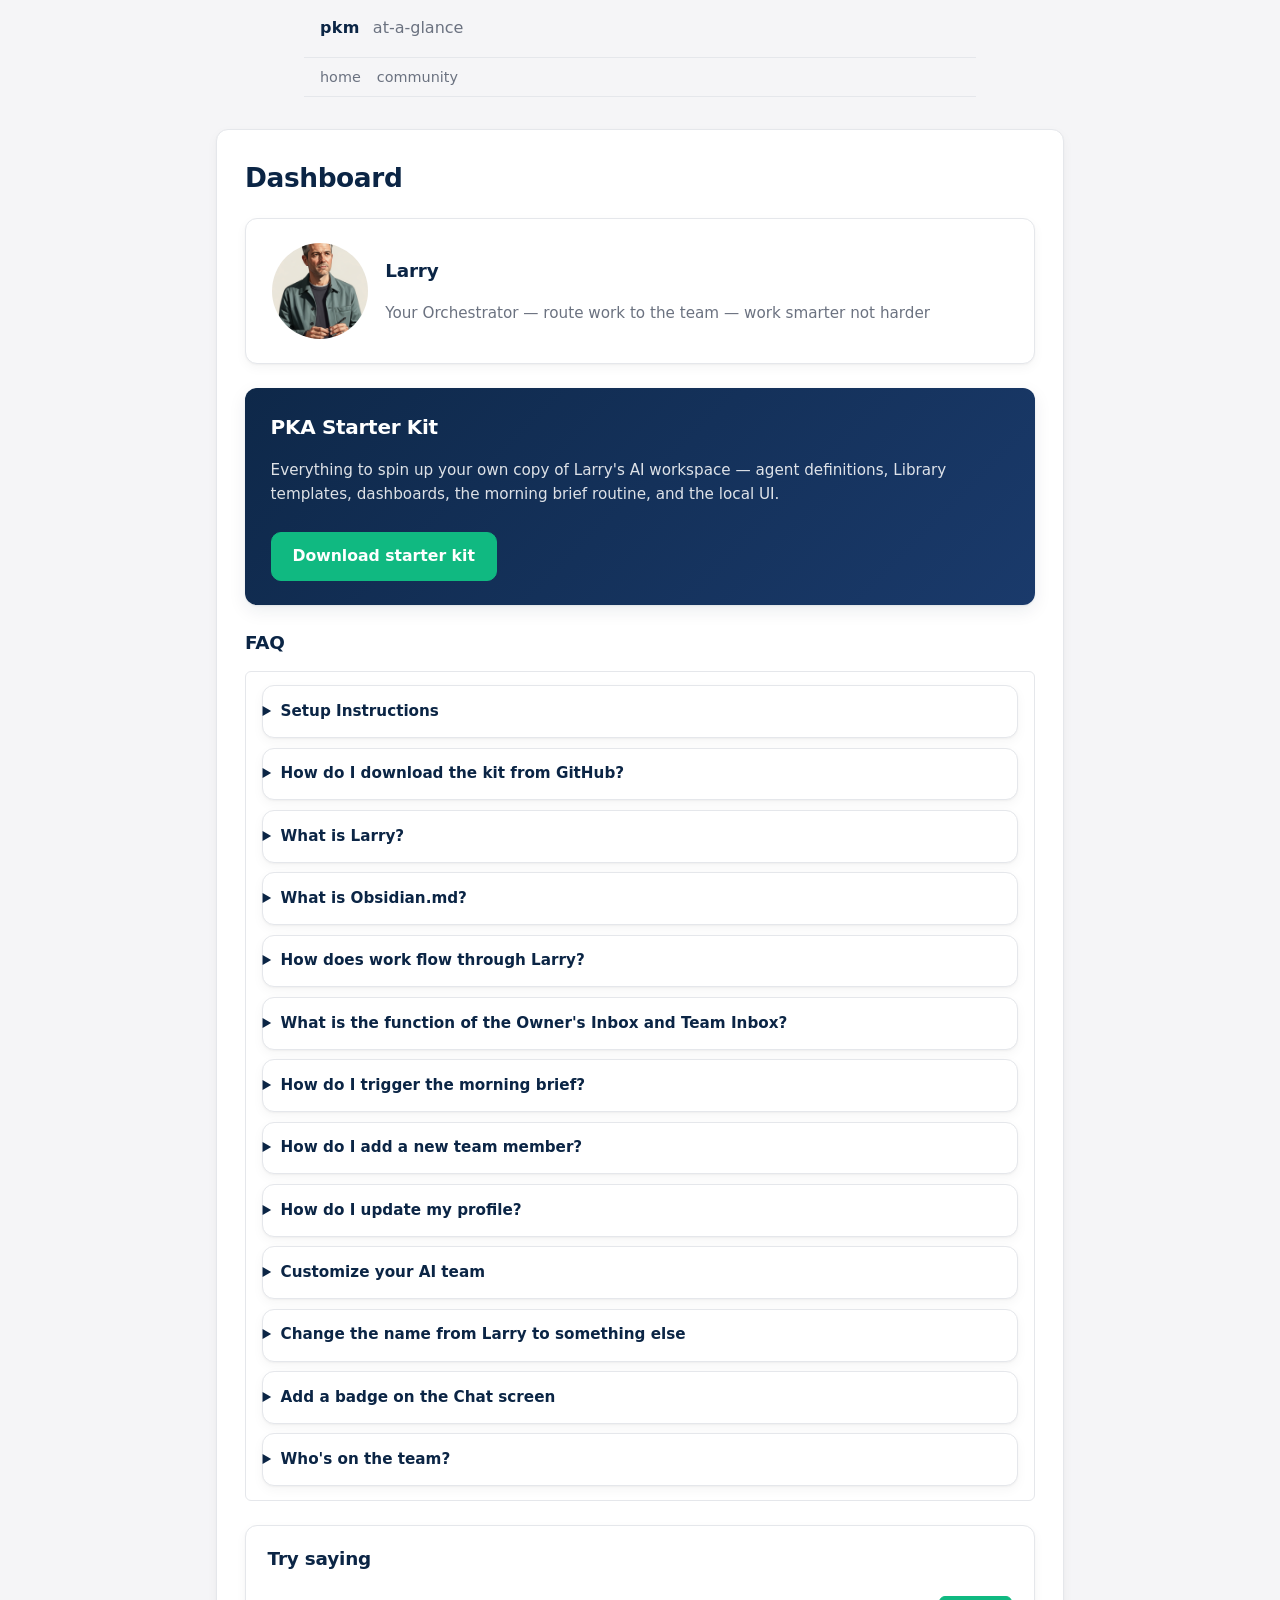
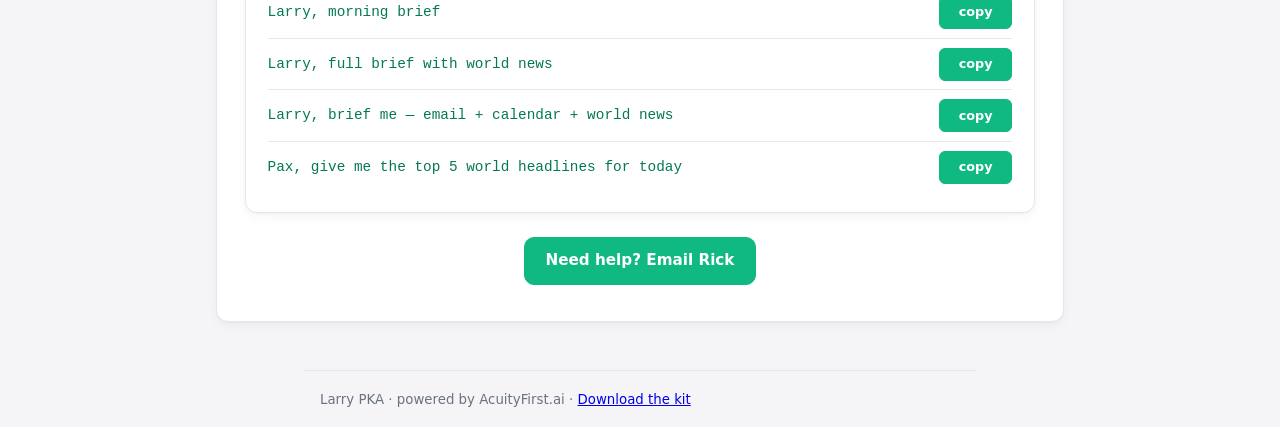
==== commit 1d08f971: "Publish from build_static_site.py — 2026-05-18T19:29:37Z" ====
--- a/index.html
+++ b/index.html
@@ -68,6 +68,19 @@
         </div>
       </details>
       <details class="dash-faq-item">
+        <summary>How do I download the kit from GitHub?</summary>
+        <div class="dash-faq-body">
+          <p>If you land on the GitHub repository page (<a href="https://github.com/rickkam503/larry-pka-starter" target="_blank" rel="noopener noreferrer">github.com/rickkam503/larry-pka-starter</a>) and need to download the kit manually:</p>
+          <ol class="dash-faq-steps">
+            <li>Look for the green <strong>Code</strong> button in the top-right area of the file listing.</li>
+            <li>Click it. A small menu opens.</li>
+            <li>Click <strong>Download ZIP</strong> at the bottom of that menu.</li>
+            <li>The starter-kit zip file downloads to your machine.</li>
+          </ol>
+          <p>Most visitors won't see this &mdash; the <strong>Download Larry PKA Starter Kit</strong> button on the Download tab points directly at the ZIP file, so clicking it skips the GitHub page entirely.</p>
+        </div>
+      </details>
+      <details class="dash-faq-item">
         <summary>What is Larry?</summary>
         <div class="dash-faq-body">
           <p>Your AI orchestrator. He routes work to a team of specialists (Nolan, Pax, Mira, Cleo, Theo, Wren, Knox, Felix, Hank, Sloane, Nell). He never does the work himself.</p>
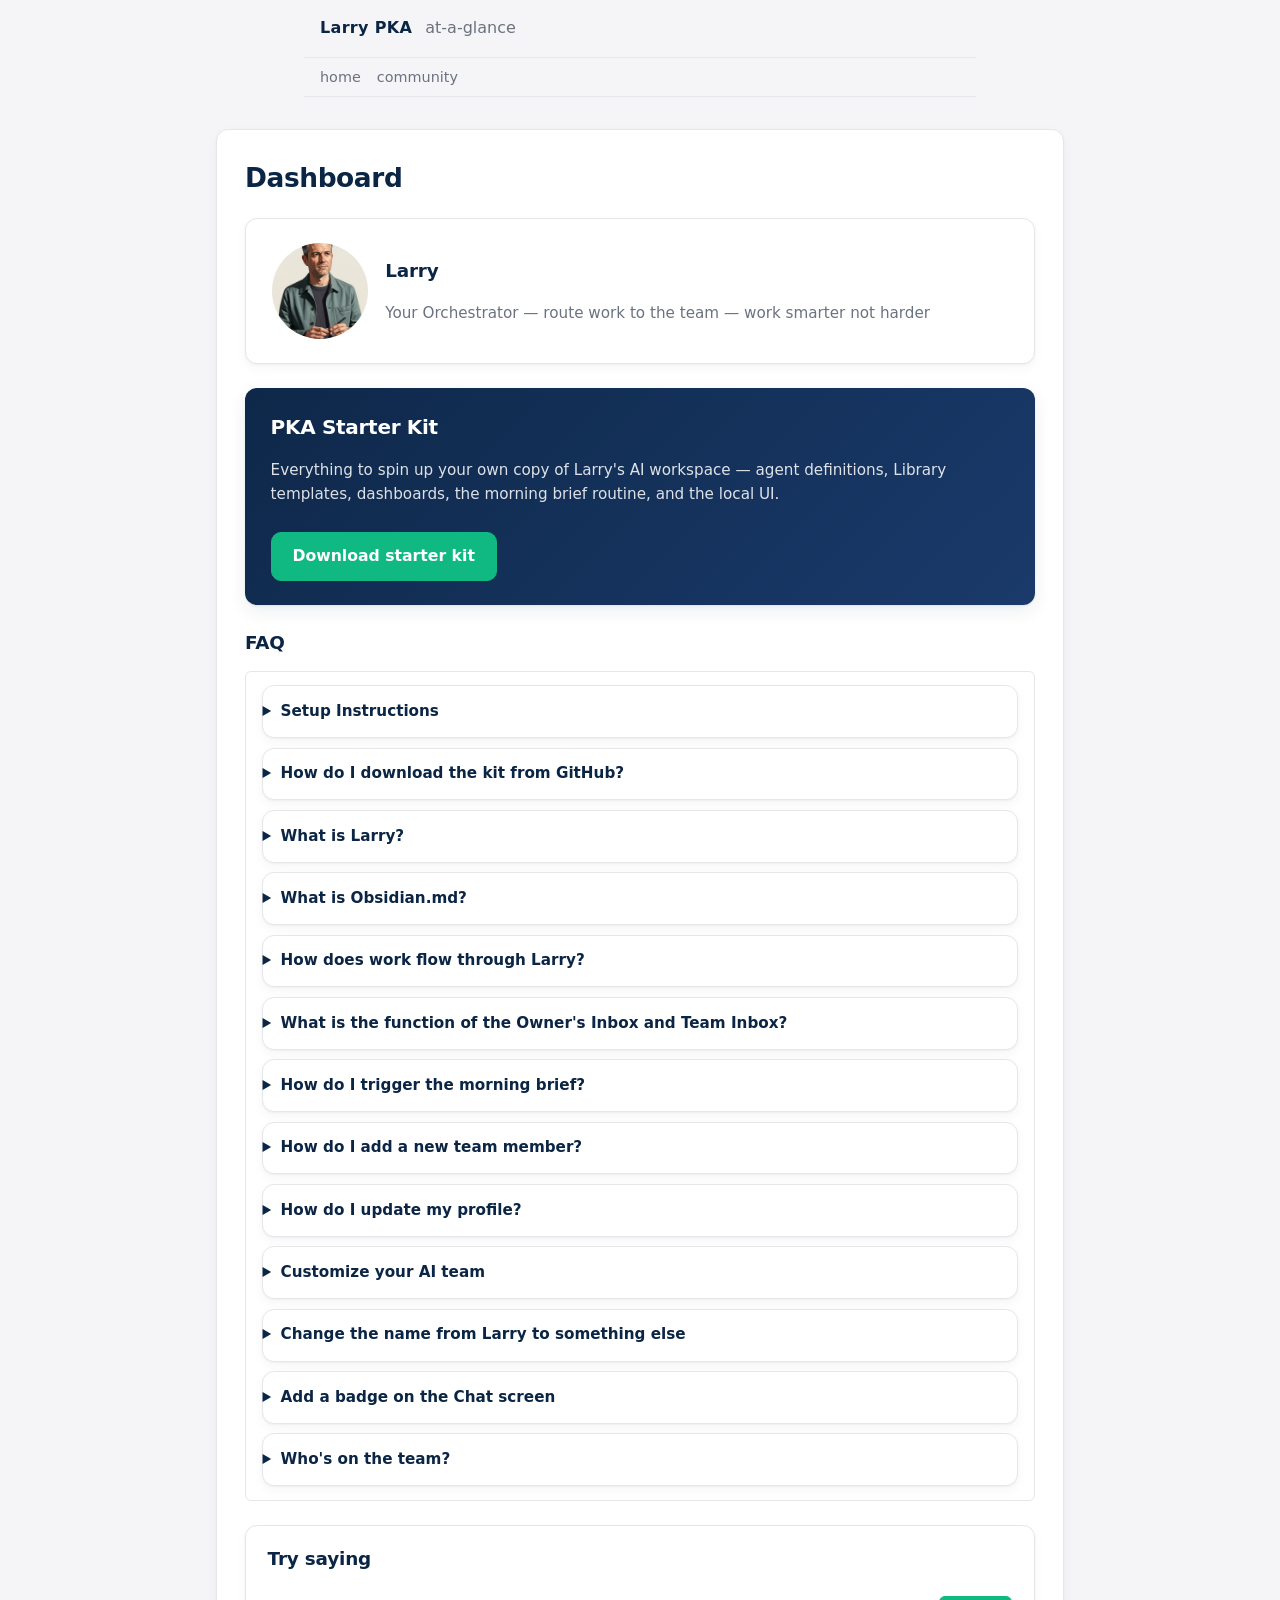
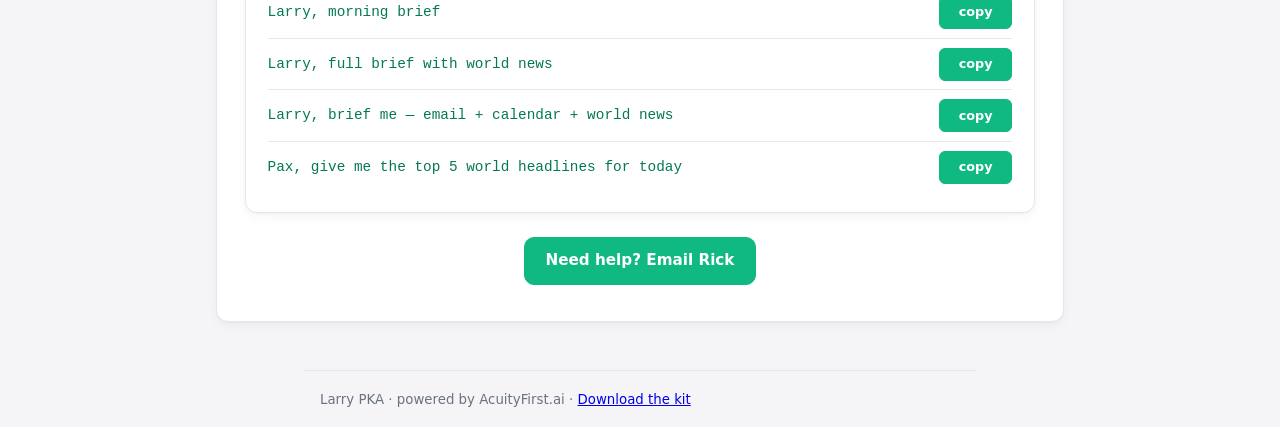
==== commit 77a44811: "Publish from build_static_site.py — 2026-05-30T16:30:37Z" ====
--- a/index.html
+++ b/index.html
@@ -14,12 +14,12 @@
 </head>
 <body class="theme-community-light">
   <header class="site-header">
-    <span class="brand">pkm</span>
+    <span class="brand">Larry PKA</span>
     <span class="subtitle">at-a-glance</span>
   </header>
   <nav class="site-nav" aria-label="primary">
     <a href="./index.html">home</a>
-    <a href="./community/tracker-soon.html">community</a>
+    <a href="./community/knowledge/">community</a>
   </nav>
   <main>
     
--- a/static/community-light.css
+++ b/static/community-light.css
@@ -512,6 +512,18 @@
   color: var(--fg-muted);
   font-size: 0.88rem;
 }
+/* Source link on /community/knowledge cards. Small, accent-colored,
+   underline-on-hover. The "↗" glyph is in the template; this rule just
+   colors and sizes the link itself. */
+body.theme-community-light .kb-source-link {
+  color: var(--brand-teal, #0d9488);
+  text-decoration: none;
+  font-weight: 500;
+}
+body.theme-community-light .kb-source-link:hover,
+body.theme-community-light .kb-source-link:focus {
+  text-decoration: underline;
+}
 
 /* KB add form fieldset (radio row). */
 body.theme-community-light .kb-form fieldset {
